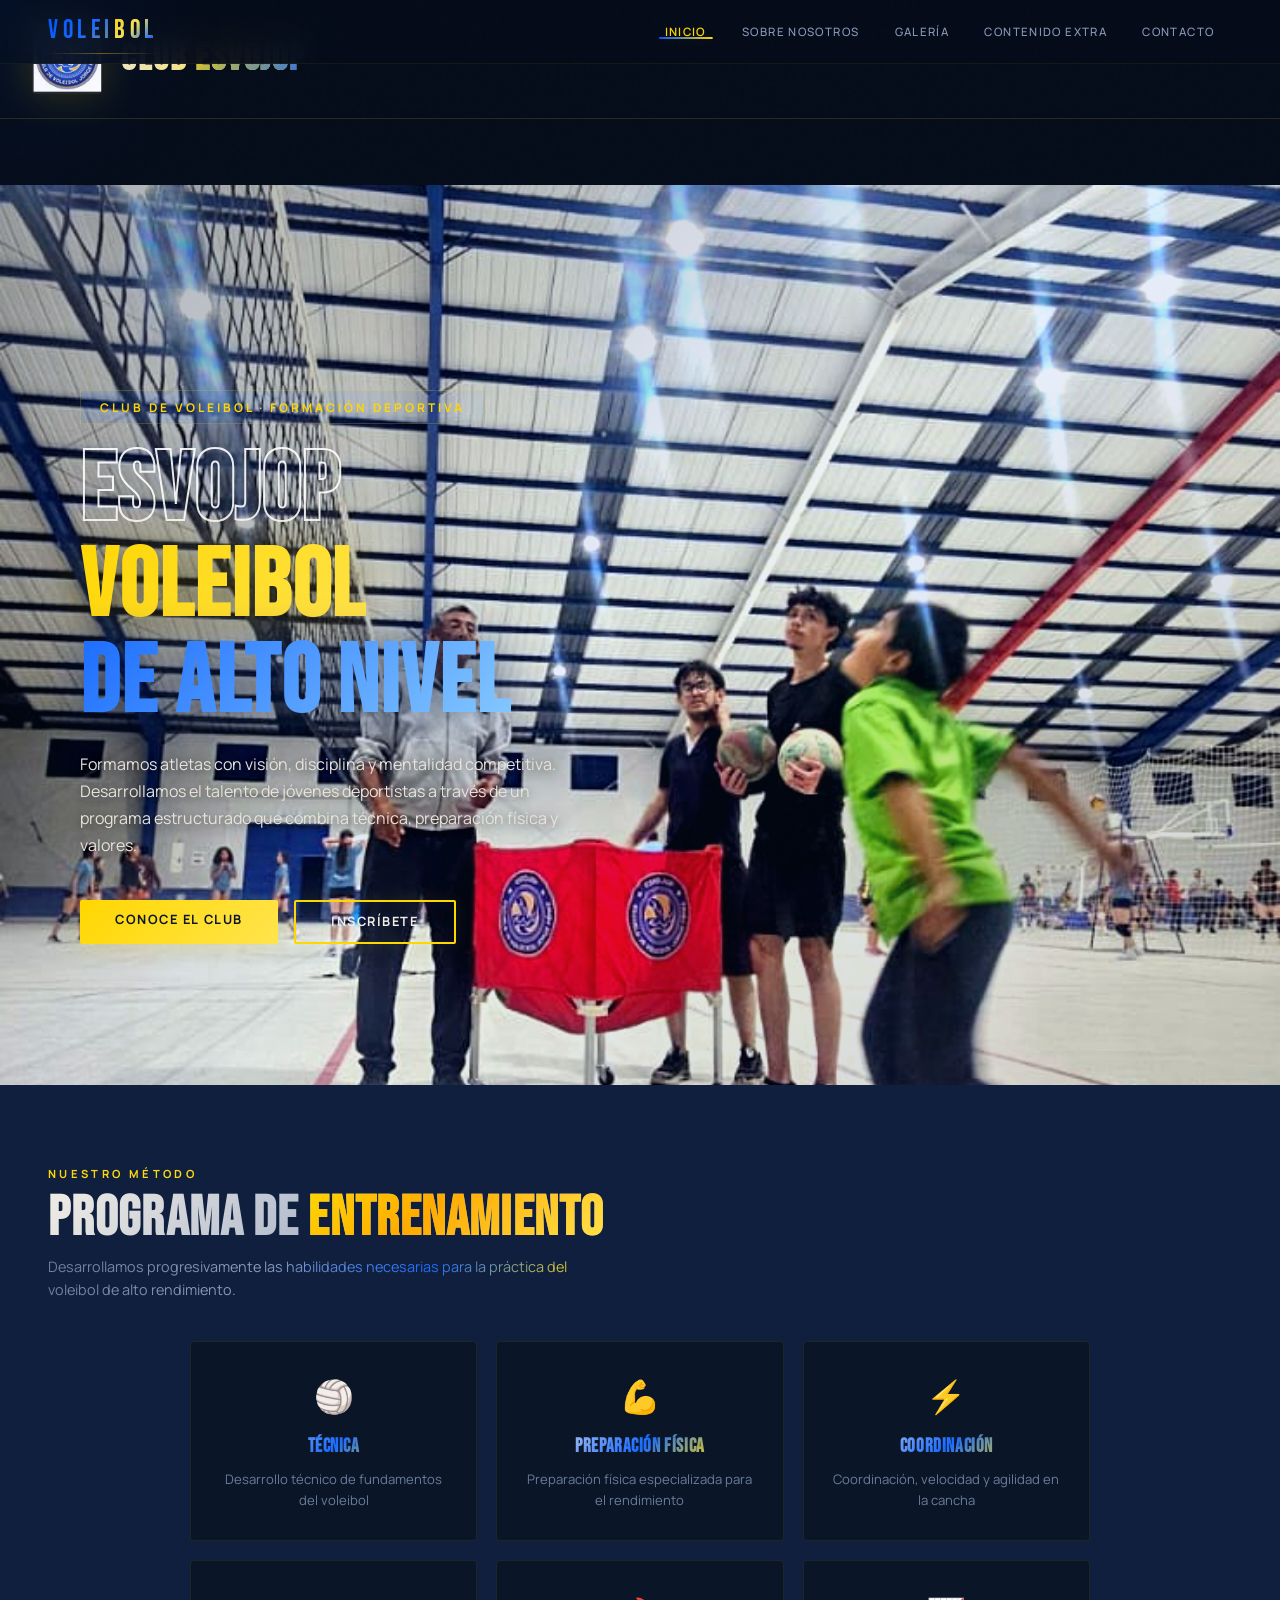
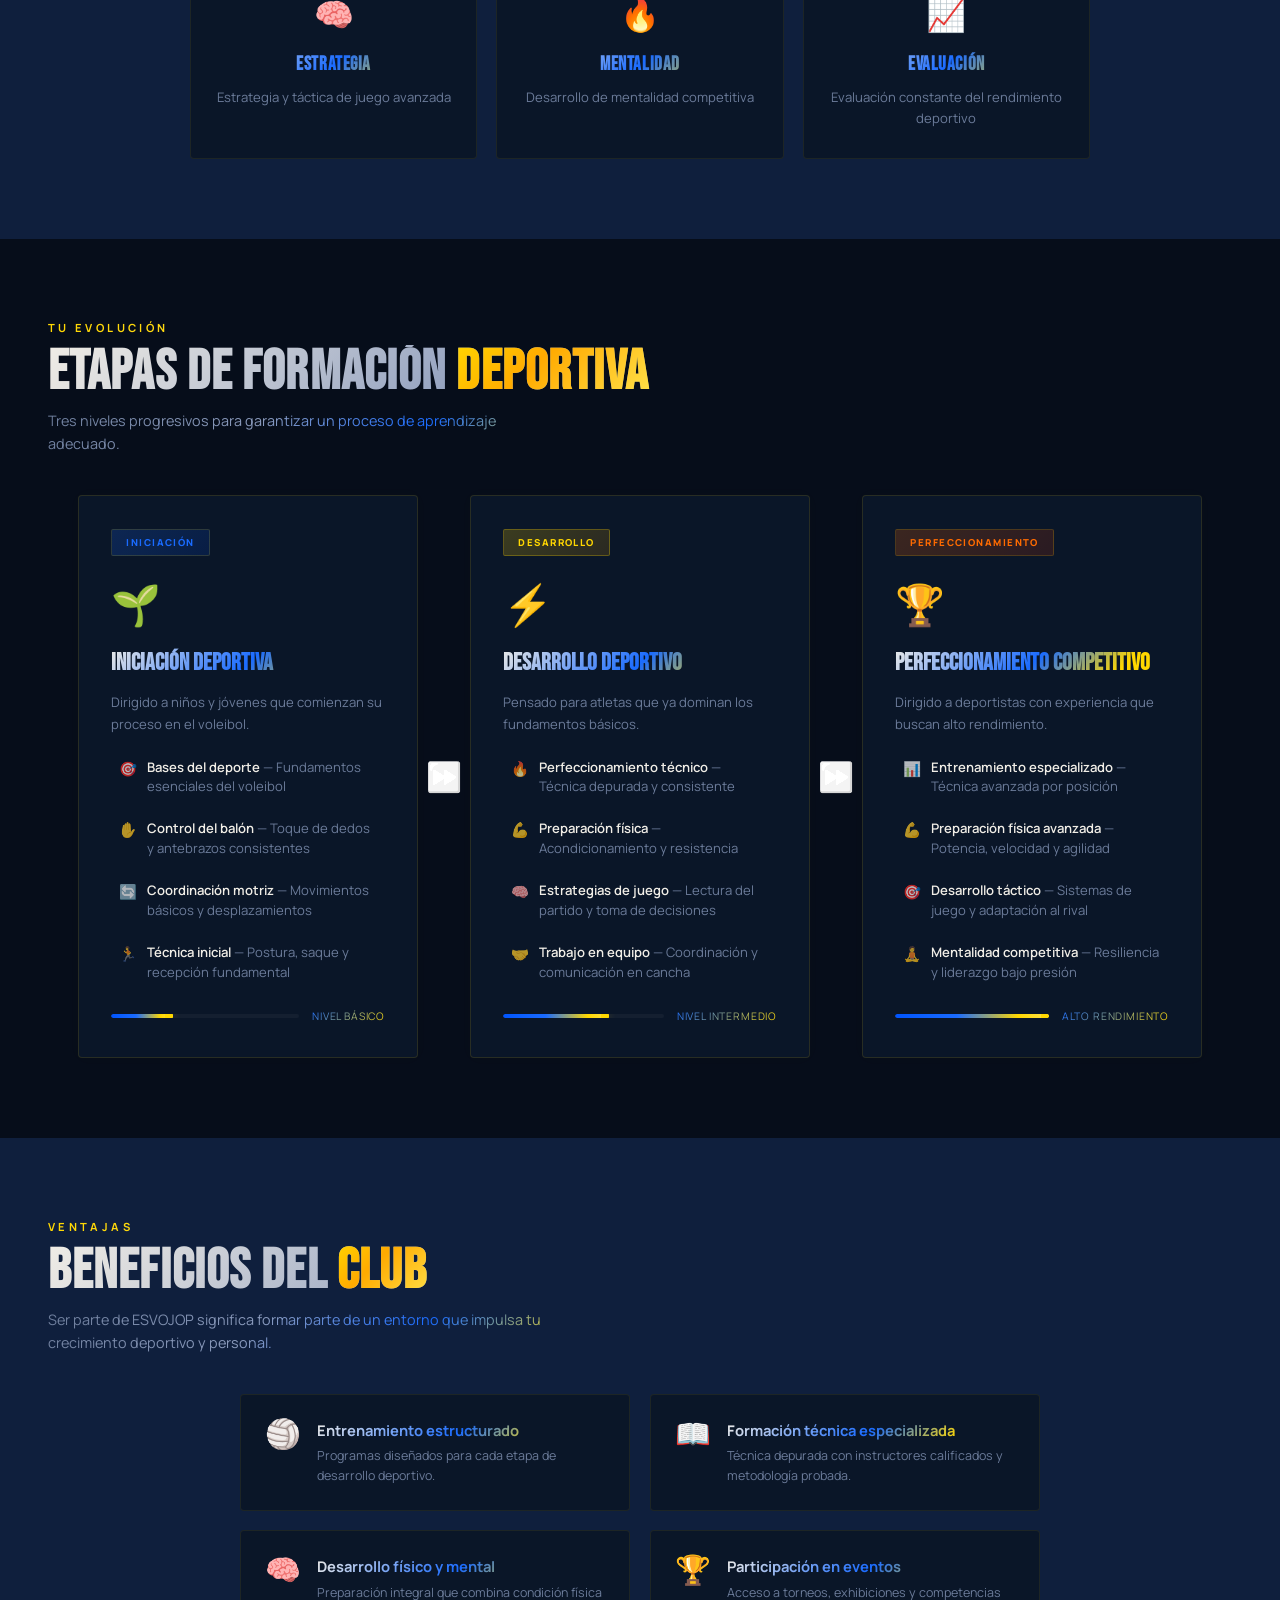
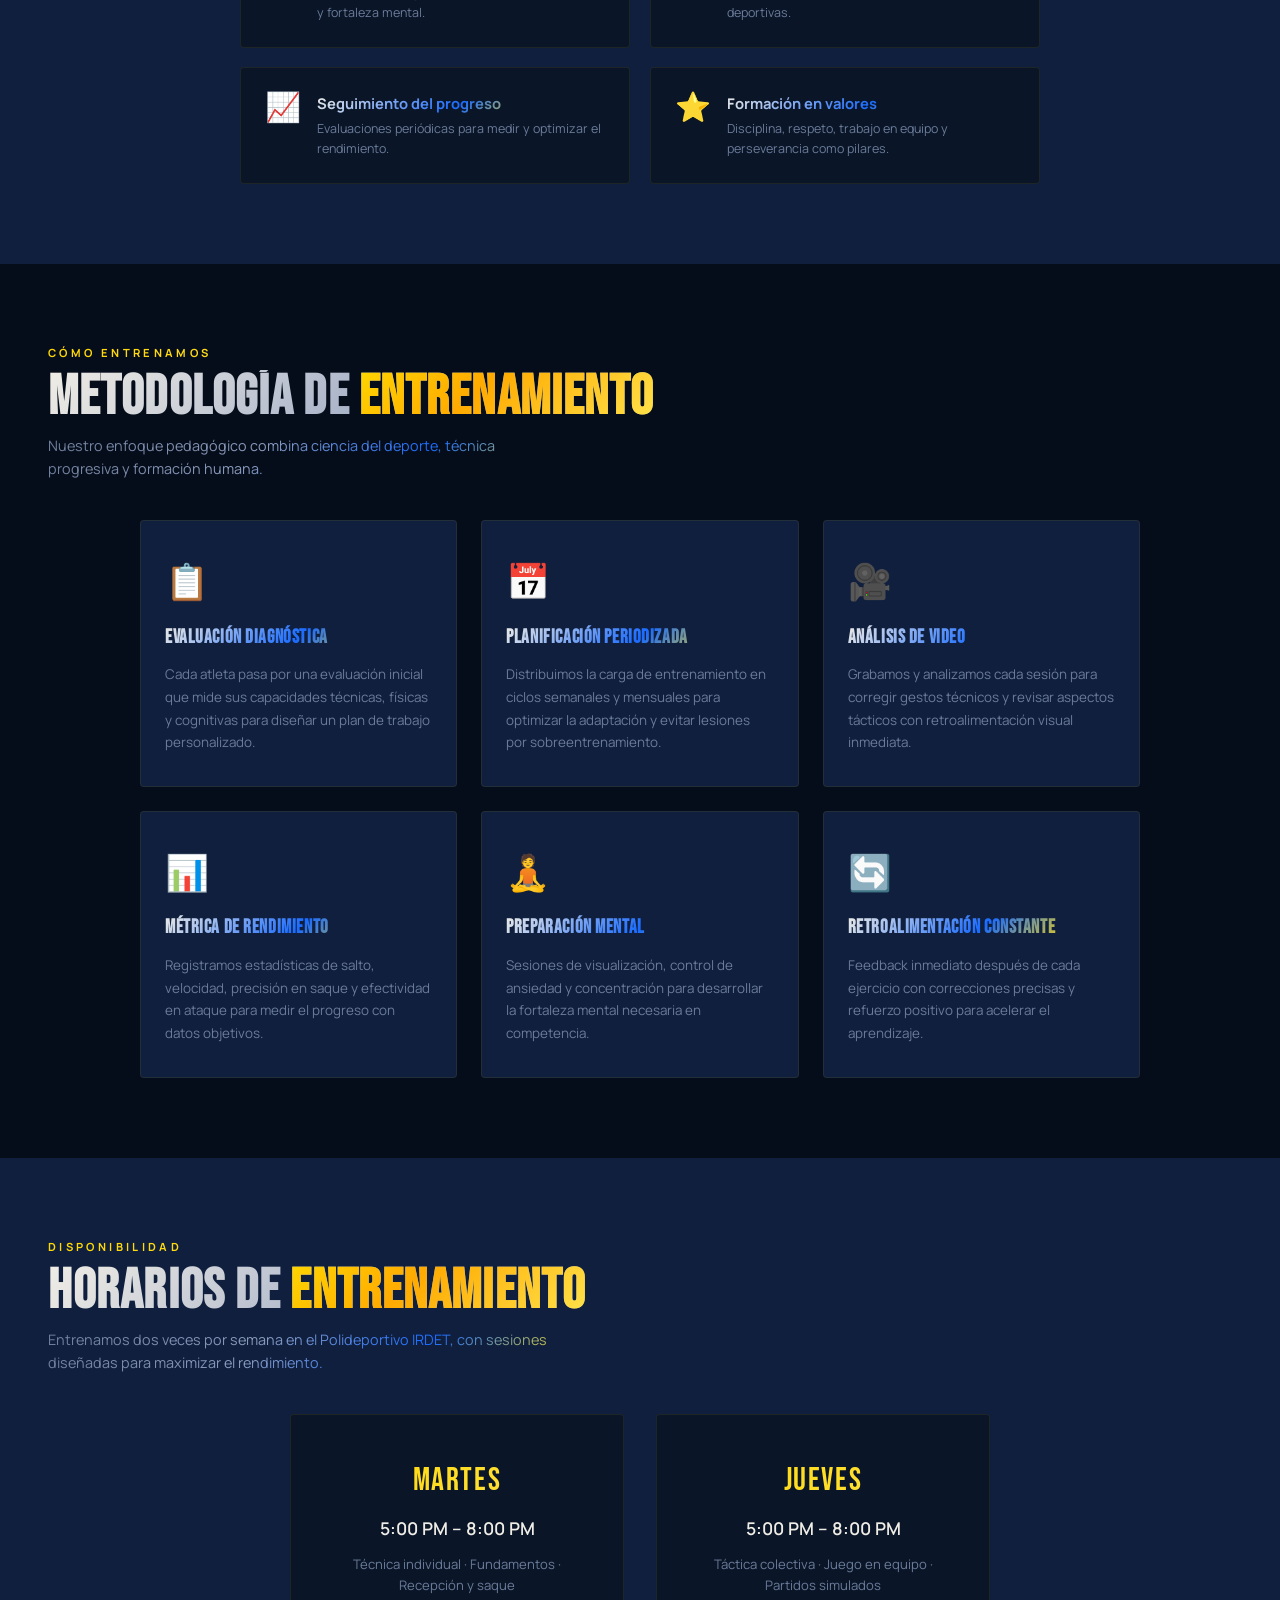
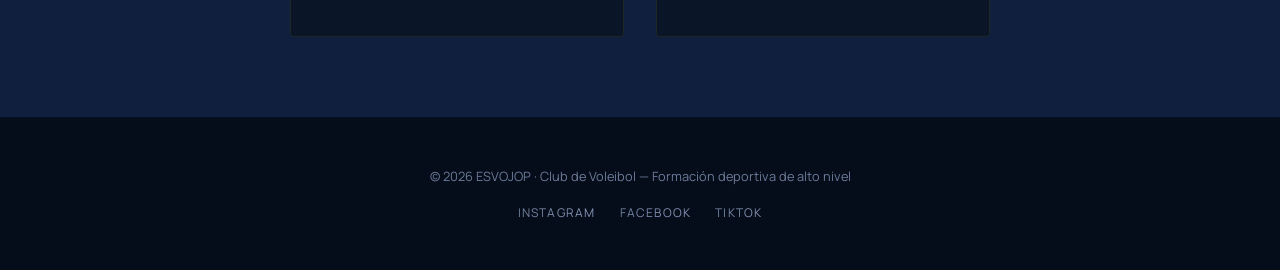
==== index.html @ 45d5e65a "Initial commit: sitio web ESVOJOP - Club de Voleibol" ====
<!DOCTYPE html>
<html lang="es">
<head>
  <meta charset="UTF-8">
  <meta name="viewport" content="width=device-width, initial-scale=1.0">
  <title>ESVOJOP · Club de Voleibol</title>
  <link rel="preconnect" href="https://fonts.googleapis.com">
  <link rel="preconnect" href="https://fonts.gstatic.com" crossorigin>
  <link href="https://fonts.googleapis.com/css2?family=Bebas+Neue&family=Manrope:wght@400;600;700&display=swap" rel="stylesheet">
  <link rel="stylesheet" href="css/style.css">
</head>
<body>

<div id="cursor"></div>

<div class="club-header reveal">
  <img src="img/fotos/logo/Captura%20de%20pantalla%202026-04-20%20130524.png" alt="ESVOJOP" class="club-logo">
  <h1 class="club-name">Club <span>ESVOJOP</span></h1>
</div>

<nav>
  <div class="logo">VOLEI<span>BOL</span></div>
  <button class="hamburger" aria-label="Menú">
    <span></span><span></span><span></span>
  </button>
  <ul class="nav-links">
    <li><a href="index.html" class="active">Inicio</a></li>
    <li><a href="sobre-nosotros.html">Sobre Nosotros</a></li>
    <li><a href="galeria.html">Galería</a></li>
    <li><a href="contenido-extra.html">Contenido Extra</a></li>
    <li><a href="contacto.html">Contacto</a></li>
  </ul>
</nav>

<main>
  <!-- Hero -->
  <section class="hero" id="inicio">
    <div class="hero-bg"></div>
    <div class="court-lines"></div>
    <div class="hero-content">
      <div class="hero-tag reveal"><span class="txt">Club de voleibol · Formación deportiva</span></div>
      <h1 class="reveal">
        <span class="outline">ESVOJOP</span><br>
        <span class="highlight">VOLEIBOL</span><br>
        <span class="blue-accent">DE ALTO NIVEL</span>
      </h1>
      <p class="reveal">Formamos atletas con visión, disciplina y mentalidad competitiva. Desarrollamos el talento de jóvenes deportistas a través de un programa estructurado que combina técnica, preparación física y valores.</p>
      <div class="hero-actions reveal">
        <a href="sobre-nosotros.html" class="btn btn-secondary">Conoce el Club</a>
        <a href="contacto.html" class="btn btn-outline">Inscríbete</a>
      </div>
    </div>
  </section>

  <!-- Programa de entrenamiento -->
  <section class="surface-section" id="programa">
    <div class="container">
      <div class="section-label reveal">Nuestro método</div>
      <h2 class="section-title reveal">Programa de <span>entrenamiento</span></h2>
      <p class="levels-desc reveal">Desarrollamos progresivamente las habilidades necesarias para la práctica del voleibol de alto rendimiento.</p>
      <div class="prog-grid reveal">
        <div class="prog-item"><div class="p-icon">🏐</div><h4>Técnica</h4><p>Desarrollo técnico de fundamentos del voleibol</p></div>
        <div class="prog-item"><div class="p-icon">💪</div><h4>Preparación física</h4><p>Preparación física especializada para el rendimiento</p></div>
        <div class="prog-item"><div class="p-icon">⚡</div><h4>Coordinación</h4><p>Coordinación, velocidad y agilidad en la cancha</p></div>
        <div class="prog-item"><div class="p-icon">🧠</div><h4>Estrategia</h4><p>Estrategia y táctica de juego avanzada</p></div>
        <div class="prog-item"><div class="p-icon">🔥</div><h4>Mentalidad</h4><p>Desarrollo de mentalidad competitiva</p></div>
        <div class="prog-item"><div class="p-icon">📈</div><h4>Evaluación</h4><p>Evaluación constante del rendimiento deportivo</p></div>
      </div>
    </div>
  </section>

  <!-- Etapas -->
  <section id="etapas">
    <div class="container">
      <div class="section-label reveal">Tu evolución</div>
      <h2 class="section-title reveal">Etapas de formación <span>deportiva</span></h2>
      <p class="levels-desc reveal">Tres niveles progresivos para garantizar un proceso de aprendizaje adecuado.</p>
      <div class="levels-grid">
        <div class="level-card reveal">
          <div class="level-badge level-inicial">Iniciación</div>
          <div class="level-icon">🌱</div>
          <h3>Iniciación deportiva</h3>
          <p style="font-size:0.82rem;color:var(--gray);margin-bottom:1rem;line-height:1.7;">Dirigido a niños y jóvenes que comienzan su proceso en el voleibol.</p>
          <ul>
            <li><span class="skill-icon">🎯</span><span><strong>Bases del deporte</strong> — Fundamentos esenciales del voleibol</span></li>
            <li><span class="skill-icon">✋</span><span><strong>Control del balón</strong> — Toque de dedos y antebrazos consistentes</span></li>
            <li><span class="skill-icon">🔄</span><span><strong>Coordinación motriz</strong> — Movimientos básicos y desplazamientos</span></li>
            <li><span class="skill-icon">🏃</span><span><strong>Técnica inicial</strong> — Postura, saque y recepción fundamental</span></li>
          </ul>
          <div class="level-progress">
            <div class="progress-track"><div class="progress-bar" style="width:33%"></div></div>
            <span class="progress-label">Nivel básico</span>
          </div>
        </div>

        <div class="level-arrow reveal">⏩</div>

        <div class="level-card reveal">
          <div class="level-badge level-avanzado">Desarrollo</div>
          <div class="level-icon">⚡</div>
          <h3>Desarrollo deportivo</h3>
          <p style="font-size:0.82rem;color:var(--gray);margin-bottom:1rem;line-height:1.7;">Pensado para atletas que ya dominan los fundamentos básicos.</p>
          <ul>
            <li><span class="skill-icon">🔥</span><span><strong>Perfeccionamiento técnico</strong> — Técnica depurada y consistente</span></li>
            <li><span class="skill-icon">💪</span><span><strong>Preparación física</strong> — Acondicionamiento y resistencia</span></li>
            <li><span class="skill-icon">🧠</span><span><strong>Estrategias de juego</strong> — Lectura del partido y toma de decisiones</span></li>
            <li><span class="skill-icon">🤝</span><span><strong>Trabajo en equipo</strong> — Coordinación y comunicación en cancha</span></li>
          </ul>
          <div class="level-progress">
            <div class="progress-track"><div class="progress-bar" style="width:66%"></div></div>
            <span class="progress-label">Nivel intermedio</span>
          </div>
        </div>

        <div class="level-arrow reveal">⏩</div>

        <div class="level-card reveal">
          <div class="level-badge level-profesional">Perfeccionamiento</div>
          <div class="level-icon">🏆</div>
          <h3>Perfeccionamiento competitivo</h3>
          <p style="font-size:0.82rem;color:var(--gray);margin-bottom:1rem;line-height:1.7;">Dirigido a deportistas con experiencia que buscan alto rendimiento.</p>
          <ul>
            <li><span class="skill-icon">📊</span><span><strong>Entrenamiento especializado</strong> — Técnica avanzada por posición</span></li>
            <li><span class="skill-icon">💪</span><span><strong>Preparación física avanzada</strong> — Potencia, velocidad y agilidad</span></li>
            <li><span class="skill-icon">🎯</span><span><strong>Desarrollo táctico</strong> — Sistemas de juego y adaptación al rival</span></li>
            <li><span class="skill-icon">🧘</span><span><strong>Mentalidad competitiva</strong> — Resiliencia y liderazgo bajo presión</span></li>
          </ul>
          <div class="level-progress">
            <div class="progress-track"><div class="progress-bar" style="width:100%"></div></div>
            <span class="progress-label">Alto rendimiento</span>
          </div>
        </div>
      </div>
    </div>
  </section>

  <!-- Beneficios -->
  <section class="surface-section" id="beneficios">
    <div class="container">
      <div class="section-label reveal">Ventajas</div>
      <h2 class="section-title reveal">Beneficios del <span>club</span></h2>
      <p class="levels-desc reveal">Ser parte de ESVOJOP significa formar parte de un entorno que impulsa tu crecimiento deportivo y personal.</p>
      <div class="bene-grid reveal">
        <div class="bene-item"><div class="b-icon">🏐</div><div><h4>Entrenamiento estructurado</h4><p>Programas diseñados para cada etapa de desarrollo deportivo.</p></div></div>
        <div class="bene-item"><div class="b-icon">📖</div><div><h4>Formación técnica especializada</h4><p>Técnica depurada con instructores calificados y metodología probada.</p></div></div>
        <div class="bene-item"><div class="b-icon">🧠</div><div><h4>Desarrollo físico y mental</h4><p>Preparación integral que combina condición física y fortaleza mental.</p></div></div>
        <div class="bene-item"><div class="b-icon">🏆</div><div><h4>Participación en eventos</h4><p>Acceso a torneos, exhibiciones y competencias deportivas.</p></div></div>
        <div class="bene-item"><div class="b-icon">📈</div><div><h4>Seguimiento del progreso</h4><p>Evaluaciones periódicas para medir y optimizar el rendimiento.</p></div></div>
        <div class="bene-item"><div class="b-icon">⭐</div><div><h4>Formación en valores</h4><p>Disciplina, respeto, trabajo en equipo y perseverancia como pilares.</p></div></div>
      </div>
    </div>
  </section>

  <!-- Metodología -->
  <section id="metodologia">
    <div class="container">
      <div class="section-label reveal">Cómo entrenamos</div>
      <h2 class="section-title reveal">Metodología de <span>entrenamiento</span></h2>
      <p class="levels-desc reveal">Nuestro enfoque pedagógico combina ciencia del deporte, técnica progresiva y formación humana.</p>
      <div class="met-grid">
        <div class="met-item reveal">
          <div class="met-icon">📋</div>
          <h4>Evaluación diagnóstica</h4>
          <p>Cada atleta pasa por una evaluación inicial que mide sus capacidades técnicas, físicas y cognitivas para diseñar un plan de trabajo personalizado.</p>
        </div>
        <div class="met-item reveal">
          <div class="met-icon">📅</div>
          <h4>Planificación periodizada</h4>
          <p>Distribuimos la carga de entrenamiento en ciclos semanales y mensuales para optimizar la adaptación y evitar lesiones por sobreentrenamiento.</p>
        </div>
        <div class="met-item reveal">
          <div class="met-icon">🎥</div>
          <h4>Análisis de video</h4>
          <p>Grabamos y analizamos cada sesión para corregir gestos técnicos y revisar aspectos tácticos con retroalimentación visual inmediata.</p>
        </div>
        <div class="met-item reveal">
          <div class="met-icon">📊</div>
          <h4>Métrica de rendimiento</h4>
          <p>Registramos estadísticas de salto, velocidad, precisión en saque y efectividad en ataque para medir el progreso con datos objetivos.</p>
        </div>
        <div class="met-item reveal">
          <div class="met-icon">🧘</div>
          <h4>Preparación mental</h4>
          <p>Sesiones de visualización, control de ansiedad y concentración para desarrollar la fortaleza mental necesaria en competencia.</p>
        </div>
        <div class="met-item reveal">
          <div class="met-icon">🔄</div>
          <h4>Retroalimentación constante</h4>
          <p>Feedback inmediato después de cada ejercicio con correcciones precisas y refuerzo positivo para acelerar el aprendizaje.</p>
        </div>
      </div>
    </div>
  </section>

  <!-- Horarios -->
  <section class="surface-section" id="horarios">
    <div class="container">
      <div class="section-label reveal">Disponibilidad</div>
      <h2 class="section-title reveal">Horarios de <span>entrenamiento</span></h2>
      <p class="levels-desc reveal">Entrenamos dos veces por semana en el Polideportivo IRDET, con sesiones diseñadas para maximizar el rendimiento.</p>
      <div class="schedule-grid">
        <div class="schedule-card reveal">
          <div class="sc-day">Martes</div>
          <div class="sc-time">5:00 PM – 8:00 PM</div>
          <div class="sc-focus">Técnica individual · Fundamentos · Recepción y saque</div>
        </div>
        <div class="schedule-card reveal">
          <div class="sc-day">Jueves</div>
          <div class="sc-time">5:00 PM – 8:00 PM</div>
          <div class="sc-focus">Táctica colectiva · Juego en equipo · Partidos simulados</div>
        </div>
      </div>
    </div>
  </section>

</main>

<footer>
  <p>© 2026 ESVOJOP · Club de Voleibol &mdash; Formación deportiva de alto nivel</p>
  <div class="social">
    <a href="#">Instagram</a>
    <a href="#">Facebook</a>
    <a href="#">TikTok</a>
  </div>
</footer>

<script src="js/main.js"></script>
</body>
</html>
---- css/style.css ----
/* ═══════════════════════════════════════════
   VOLEIBOL · PASIÓN EN LA RED
   Style - Blue & Yellow
   ═══════════════════════════════════════════ */

/* ── Reset & Variables ── */
*, *::before, *::after { margin: 0; padding: 0; box-sizing: border-box; }

:root {
  --bg: #060d1a;
  --bg-alt: #0a1628;
  --surface: #0f1f3d;
  --surface-2: #142952;
  --blue: #0055ff;
  --blue-dark: #0033aa;
  --blue-glow: rgba(0, 85, 255, 0.15);
  --blue-bright: #1a6bff;
  --yellow: #ffd700;
  --yellow-bright: #ffe44d;
  --yellow-glow: rgba(255, 215, 0, 0.2);
  --white: #f0ede6;
  --gray: #6b7b99;
  --gray-light: #8a9abc;
  --font-display: 'Bebas Neue', sans-serif;
  --font-body: 'Manrope', sans-serif;
  --radius: 4px;
  --transition: 0.3s ease;
}

html { scroll-behavior: smooth; }

img { max-width: 100%; height: auto; display: block; }

body {
  font-family: var(--font-body);
  background: var(--bg);
  color: var(--white);
  overflow-x: hidden;
  line-height: 1.6;
  min-height: 100vh;
  display: flex;
  flex-direction: column;
}

/* ── Text Blend Utilities ── */
.txt-gradient-blue-yellow {
  background: linear-gradient(135deg, var(--blue-bright), #3a8bff 30%, var(--yellow) 70%, var(--yellow-bright));
  -webkit-background-clip: text;
  -webkit-text-fill-color: transparent;
  background-clip: text;
}

.txt-gradient-yellow-blue {
  background: linear-gradient(135deg, var(--yellow), var(--yellow-bright) 30%, var(--blue-bright) 70%, var(--blue));
  -webkit-background-clip: text;
  -webkit-text-fill-color: transparent;
  background-clip: text;
}

.txt-gradient-blue {
  background: linear-gradient(135deg, var(--blue), var(--blue-bright));
  -webkit-background-clip: text;
  -webkit-text-fill-color: transparent;
  background-clip: text;
}

.txt-gradient-yellow {
  background: linear-gradient(135deg, var(--yellow), var(--yellow-bright));
  -webkit-background-clip: text;
  -webkit-text-fill-color: transparent;
  background-clip: text;
}

.txt-glow-yellow {
  text-shadow: 0 0 20px rgba(255, 215, 0, 0.15), 0 0 40px rgba(255, 215, 0, 0.05);
}

.txt-glow-blue {
  text-shadow: 0 0 20px rgba(0, 85, 255, 0.15), 0 0 40px rgba(0, 85, 255, 0.05);
}

.txt-blend {
  mix-blend-mode: difference;
}

::selection {
  background: var(--yellow);
  color: var(--bg);
}

/* ── Grain Texture ── */
body::before {
  content: '';
  position: fixed; inset: 0; z-index: 999;
  pointer-events: none;
  opacity: 0.025;
  background-image: url("data:image/svg+xml,%3Csvg viewBox='0 0 256 256' xmlns='http://www.w3.org/2000/svg'%3E%3Cfilter id='n'%3E%3CfeTurbulence type='fractalNoise' baseFrequency='.8' numOctaves='5' stitchTiles='stitch'/%3E%3C/filter%3E%3Crect width='100%25' height='100%25' filter='url(%23n)' opacity='.5'/%3E%3C/svg%3E");
}

/* ── Cursor Glow ── */
#cursor {
  position: fixed; pointer-events: none; z-index: 998;
  width: 500px; height: 500px; border-radius: 50%;
  background: radial-gradient(circle, rgba(0, 85, 255, 0.06) 0%, transparent 65%);
  transform: translate(-50%, -50%);
  transition: left 0.08s ease, top 0.08s ease;
}

@media (max-width: 768px) {
  #cursor { display: none; }
}

/* ── Navigation ── */
nav {
  position: fixed; top: 0; left: 0; right: 0; z-index: 100;
  padding: 0 3rem;
  display: flex; justify-content: space-between; align-items: center;
  background: rgba(6, 13, 26, 0.92);
  backdrop-filter: blur(16px);
  border-bottom: 1px solid rgba(255, 215, 0, 0.06);
  height: 64px;
}

nav .logo {
  font-family: var(--font-display);
  font-size: 1.6rem; letter-spacing: 0.18em;
  background: linear-gradient(135deg, var(--blue), var(--blue-bright) 25%, var(--yellow) 65%, var(--yellow-bright));
  background-size: 150% 150%;
  -webkit-background-clip: text;
  -webkit-text-fill-color: transparent;
  background-clip: text;
  animation: logoShimmer 4s ease-in-out infinite;
  position: relative;
}

nav .logo::after {
  content: '';
  position: absolute; bottom: -2px; left: 0; right: 0;
  height: 1px;
  background: linear-gradient(90deg, transparent, var(--yellow), transparent);
  opacity: 0.4;
}

nav .logo span {
  background: linear-gradient(135deg, var(--yellow), var(--yellow-bright) 40%, var(--blue-bright) 80%);
  -webkit-background-clip: text;
  -webkit-text-fill-color: transparent;
  background-clip: text;
}

@keyframes logoShimmer {
  0%, 100% { background-position: 0% 50%; }
  50% { background-position: 100% 50%; }
}

nav .nav-links {
  display: flex; gap: 0; list-style: none; align-items: center;
  height: 100%;
}

nav .nav-links a {
  color: var(--gray-light); text-decoration: none; font-size: 0.72rem;
  font-weight: 500; letter-spacing: 0.12em; text-transform: uppercase;
  padding: 0 1.1rem; height: 64px; line-height: 64px;
  transition: all 0.25s ease; position: relative;
}

nav .nav-links a::before {
  content: '';
  position: absolute; bottom: 0; left: 50%; transform: translateX(-50%);
  width: 0; height: 2px;
  background: linear-gradient(90deg, var(--blue), var(--yellow));
  transition: width 0.3s ease;
  border-radius: 1px;
  box-shadow: 0 0 12px rgba(255, 215, 0, 0.1);
}

nav .nav-links a::after {
  content: '';
  position: absolute; inset: 0.5rem 0.5rem; border-radius: var(--radius);
  opacity: 0; transition: opacity 0.25s ease; z-index: -1;
}

nav .nav-links a:hover {
  color: var(--white);
}

nav .nav-links a:hover::before {
  width: 60%;
}

nav .nav-links a:hover::after {
  background: rgba(255, 255, 255, 0.03);
  opacity: 1;
}

nav .nav-links a.active {
  color: var(--yellow);
  font-weight: 600;
}

nav .nav-links a.active::before {
  width: 70%;
}

nav .nav-links a.active::after {
  background: rgba(255, 215, 0, 0.03);
  opacity: 1;
}

/* ── Hamburger ── */
.hamburger {
  display: none; flex-direction: column; gap: 5px;
  cursor: pointer; background: none; border: none; padding: 4px;
}

.hamburger span {
  display: block; width: 24px; height: 2px;
  background: var(--white); transition: all var(--transition);
  border-radius: 1px;
}

.hamburger.open span:nth-child(1) { transform: translateY(7px) rotate(45deg); background: var(--yellow); }
.hamburger.open span:nth-child(2) { opacity: 0; }
.hamburger.open span:nth-child(3) { transform: translateY(-7px) rotate(-45deg); background: var(--yellow); }

/* ── Main ── */
main { flex: 1; padding-top: 66px; }

/* ── Page Header ── */
.page-header {
  padding: 7rem 3rem 3rem; text-align: center;
  position: relative; overflow: hidden;
  background:
    radial-gradient(ellipse 100% 50% at 50% 0%, rgba(0, 85, 255, 0.08) 0%, transparent 70%),
    radial-gradient(ellipse 60% 80% at 20% 100%, rgba(255, 215, 0, 0.04) 0%, transparent 60%);
}

.page-header .bg-lines {
  position: absolute; inset: 0; overflow: hidden; z-index: 0;
}

.page-header .bg-lines::before {
  content: ''; position: absolute;
  top: 50%; left: 50%; width: 200%; height: 1px;
  background: repeating-linear-gradient(90deg, transparent, transparent 40px, rgba(255,215,0,0.03) 40px, rgba(255,215,0,0.03) 42px);
  transform: translate(-50%, -50%) rotate(-12deg);
}

.page-header .bg-lines::after {
  content: ''; position: absolute;
  top: 50%; left: 50%; height: 200%; width: 1px;
  background: repeating-linear-gradient(0deg, transparent, transparent 40px, rgba(255,215,0,0.03) 40px, rgba(255,215,0,0.03) 42px);
  transform: translate(-50%, -50%) rotate(-12deg);
}

.page-header > * { position: relative; z-index: 1; }

.page-header-overlay {
  position: absolute; inset: 0; z-index: 0;
  background: rgba(6, 13, 26, 0.35);
}

.page-tag {
  display: inline-block; font-size: 0.7rem; font-weight: 700; letter-spacing: 0.3em;
  text-transform: uppercase; margin-bottom: 0.75rem;
  padding: 0.35rem 1.1rem;
  background: linear-gradient(135deg, rgba(0,85,255,0.15), rgba(0,85,255,0.05));
  border: 1px solid rgba(255, 215, 0, 0.2);
  border-radius: 2px;
}

.page-tag .txt {
  background: linear-gradient(135deg, var(--yellow), var(--yellow-bright) 60%, var(--blue-bright));
  -webkit-background-clip: text;
  -webkit-text-fill-color: transparent;
  background-clip: text;
}

.page-title {
  font-family: var(--font-display);
  font-size: clamp(3rem, 6vw, 5.5rem);
  letter-spacing: 0.02em; line-height: 1;
  background: linear-gradient(135deg, var(--white), #c8d6e5 30%, var(--blue-bright) 60%, var(--yellow) 85%, var(--yellow-bright));
  -webkit-background-clip: text;
  -webkit-text-fill-color: transparent;
  background-clip: text;
  filter: drop-shadow(0 0 40px rgba(0, 85, 255, 0.06));
}

.page-title .blue-only {
  background: linear-gradient(135deg, var(--blue), var(--blue-bright));
  -webkit-background-clip: text;
  -webkit-text-fill-color: transparent;
  background-clip: text;
}

.page-title .yellow-only {
  background: linear-gradient(135deg, var(--yellow), var(--yellow-bright));
  -webkit-background-clip: text;
  -webkit-text-fill-color: transparent;
  background-clip: text;
}

.page-desc {
  max-width: 580px; margin: 1rem auto 0;
  font-size: 0.95rem;
  background: linear-gradient(135deg, var(--gray), var(--gray-light) 40%, var(--blue-bright) 70%, var(--yellow));
  -webkit-background-clip: text;
  -webkit-text-fill-color: transparent;
  background-clip: text;
}

/* ── Sections ── */
section { padding: 5rem 3rem; position: relative; }

.section-label {
  font-size: 0.7rem; font-weight: 700; letter-spacing: 0.3em; text-transform: uppercase;
  margin-bottom: 0.5rem;
  background: linear-gradient(135deg, var(--yellow), var(--yellow-bright) 50%, var(--blue-bright));
  -webkit-background-clip: text;
  -webkit-text-fill-color: transparent;
  background-clip: text;
}

.section-title {
  font-family: var(--font-display);
  font-size: clamp(2.2rem, 4.5vw, 3.5rem);
  letter-spacing: 0.02em; line-height: 1;
  margin-bottom: 1rem;
  background: linear-gradient(135deg, var(--white), var(--gray-light) 40%, var(--yellow) 70%, var(--yellow-bright));
  -webkit-background-clip: text;
  -webkit-text-fill-color: transparent;
  background-clip: text;
}

.section-title span {
  background: linear-gradient(135deg, var(--yellow), #ffaa00 40%, var(--yellow-bright));
  -webkit-background-clip: text;
  -webkit-text-fill-color: transparent;
  background-clip: text;
}

.container { max-width: 1200px; margin: 0 auto; }

.surface-section { background: var(--surface); }

/* ── Buttons ── */
.btn {
  display: inline-block; padding: 0.85rem 2.2rem; font-family: var(--font-body);
  font-weight: 700; font-size: 0.8rem; text-transform: uppercase; letter-spacing: 0.12em;
  text-decoration: none; border: none; cursor: pointer;
  transition: all var(--transition); border-radius: 2px;
  line-height: 1; position: relative; overflow: hidden;
}

.btn-primary {
  background: linear-gradient(135deg, var(--blue), var(--blue-bright));
  color: #fff;
  box-shadow: 0 4px 20px rgba(0, 85, 255, 0.25);
}

.btn-primary:hover {
  transform: translateY(-3px);
  box-shadow: 0 8px 35px rgba(0, 85, 255, 0.4);
}

.btn-secondary {
  background: linear-gradient(135deg, var(--yellow), var(--yellow-bright));
  color: #0a1628;
  box-shadow: 0 4px 20px rgba(255, 215, 0, 0.2);
}

.btn-secondary:hover {
  transform: translateY(-3px);
  box-shadow: 0 8px 35px rgba(255, 215, 0, 0.35);
}

.btn-outline {
  background: transparent; color: var(--white);
  border: 2px solid var(--yellow);
  position: relative;
  box-shadow: 0 0 20px rgba(255,215,0,0.08), inset 0 0 20px rgba(255,215,0,0.03);
}

.btn-outline:hover {
  border-color: var(--yellow-bright);
  transform: translateY(-3px);
  background: linear-gradient(135deg, rgba(0,85,255,0.1), rgba(255,215,0,0.05));
  color: var(--yellow-bright);
  -webkit-text-fill-color: var(--yellow-bright);
  box-shadow: 0 8px 35px rgba(255,215,0,0.25), 0 0 40px rgba(255,215,0,0.1);
}

.btn-sm { padding: 0.6rem 1.5rem; font-size: 0.7rem; }

/* ── Cards ── */
.card {
  background: var(--surface); border-radius: var(--radius);
  border: 1px solid rgba(255, 215, 0, 0.08);
  transition: all 0.4s;
  overflow: hidden;
}

.card:hover {
  transform: translateY(-5px);
  border-color: var(--yellow);
  box-shadow: 0 15px 45px rgba(0, 0, 0, 0.4), 0 0 20px rgba(255, 215, 0, 0.05);
}

/* ── Grid Helpers ── */
.grid-2 { display: grid; grid-template-columns: repeat(auto-fit, minmax(300px, 1fr)); gap: 2rem; }
.grid-3 { display: grid; grid-template-columns: repeat(auto-fit, minmax(260px, 1fr)); gap: 2rem; }
.grid-4 { display: grid; grid-template-columns: repeat(auto-fit, minmax(220px, 1fr)); gap: 2rem; }

/* ═══════════════════════════════════════════
   HERO
   ═══════════════════════════════════════════ */
.hero {
  min-height: 100vh; display: flex; align-items: center; position: relative;
  padding: 8rem 3rem 4rem; overflow: hidden;
}

.hero-bg {
  position: absolute; inset: 0; z-index: 0;
  background:
    radial-gradient(ellipse 80% 60% at 70% 40%, rgba(0, 85, 255, 0.12) 0%, transparent 70%),
    radial-gradient(ellipse 50% 70% at 20% 80%, rgba(255, 215, 0, 0.06) 0%, transparent 60%),
    radial-gradient(ellipse 60% 60% at 90% 80%, rgba(0, 85, 255, 0.05) 0%, transparent 50%);
}

.hero .court-lines {
  position: absolute; inset: 0; z-index: 0; overflow: hidden;
}

.hero .court-lines::before {
  content: ''; position: absolute;
  top: 50%; left: 50%; width: 200%; height: 2px;
  background: repeating-linear-gradient(90deg, transparent, transparent 50px, rgba(255,215,0,0.03) 50px, rgba(255,215,0,0.03) 52px);
  transform: translate(-50%, -50%) rotate(-18deg);
}

.hero .court-lines::after {
  content: ''; position: absolute;
  top: 50%; left: 50%; height: 200%; width: 2px;
  background: repeating-linear-gradient(0deg, transparent, transparent 50px, rgba(255,215,0,0.03) 50px, rgba(255,215,0,0.03) 52px);
  transform: translate(-50%, -50%) rotate(-18deg);
}

.hero-content {
  position: relative; z-index: 1; max-width: 750px;
  width: 100%; text-align: left;
  margin-left: 0; margin-right: auto; padding-left: 2rem;
}

.hero-content h1,
.hero-content p { text-align: left; margin-left: 0; }

.hero-tag {
  display: inline-block; font-size: 0.75rem; font-weight: 700; letter-spacing: 0.25em;
  text-transform: uppercase; margin-bottom: 1.2rem;
  padding: 0.4rem 1.2rem;
  background: linear-gradient(135deg, rgba(0,85,255,0.12), rgba(0,85,255,0.04));
  border: 1px solid rgba(255, 215, 0, 0.2);
}

.hero-tag .txt {
  color: var(--yellow);
  background: none;
  -webkit-text-fill-color: var(--yellow);
}

.hero h1 {
  font-family: var(--font-display);
  font-size: clamp(3rem, 10vw, 6rem);
  line-height: 1; letter-spacing: 0.02em;
}

@keyframes shimmerText {
  0%, 100% { background-position: 0% 50%; }
  50% { background-position: 100% 50%; }
}

.hero h1 .outline {
  color: var(--white);
  -webkit-text-fill-color: transparent;
  -webkit-text-stroke: 2px rgba(255, 255, 255, 0.9);
  text-stroke: 2px rgba(255, 255, 255, 0.9);
  filter: drop-shadow(0 4px 20px rgba(0,0,0,0.5)) drop-shadow(0 0 30px rgba(0, 85, 255, 0.2));
}

.hero h1 .highlight {
  color: var(--yellow);
  background: linear-gradient(135deg, var(--yellow), var(--yellow-bright));
  -webkit-background-clip: text;
  -webkit-text-fill-color: transparent;
  background-clip: text;
  filter: drop-shadow(0 4px 20px rgba(0,0,0,0.5)) drop-shadow(0 0 30px rgba(255, 215, 0, 0.25));
}

.hero h1 .blue-accent {
  color: var(--blue-bright);
  background: linear-gradient(135deg, var(--blue-bright), #88ccff);
  -webkit-background-clip: text;
  -webkit-text-fill-color: transparent;
  background-clip: text;
  filter: drop-shadow(0 4px 20px rgba(0,0,0,0.5)) drop-shadow(0 0 20px rgba(0, 85, 255, 0.2));
}

.hero p {
  font-size: 1rem; color: #e8e4db;
  -webkit-text-fill-color: #e8e4db;
  background: none;
  max-width: 520px; margin: 1.2rem 0 2.5rem;
  line-height: 1.7;
  text-shadow: 0 2px 12px rgba(0,0,0,0.7);
}

.hero-actions { display: flex; gap: 1rem; flex-wrap: wrap; justify-content: flex-start; }

.hero::before {
  content: ''; position: absolute; inset: 0; z-index: 0;
  background: url('../img/fotos/imagines/WhatsApp%20Image%202026-04-10%20at%206.04.26%20PM%20(2).jpeg') center/cover no-repeat;
  filter: contrast(1.2) saturate(1.15) brightness(1.08);
}
.hero::after {
  content: ''; position: absolute; inset: 0; z-index: 1;
  background: linear-gradient(135deg, rgba(6,13,26,0.35), rgba(0,85,255,0.08) 50%, rgba(6,13,26,0.2));
}
.hero > * { position: relative; z-index: 2; }

/* ═══════════════════════════════════════════
   POSITIONS
   ═══════════════════════════════════════════ */
.pos-card { padding: 2.5rem 2rem; position: relative; }

.pos-card .num {
  font-family: var(--font-display); font-size: 4.5rem; line-height: 1;
  color: rgba(0, 85, 255, 0.08); position: absolute; top: 0.3rem; right: 1rem;
}

.pos-card h3 {
  font-family: var(--font-display); font-size: 1.6rem; letter-spacing: 0.03em;
  margin-bottom: 0.75rem;
  background: linear-gradient(135deg, var(--white), var(--blue-bright) 50%, var(--yellow) 85%);
  -webkit-background-clip: text;
  -webkit-text-fill-color: transparent;
  background-clip: text;
  transition: all var(--transition);
}

.pos-card:hover h3 {
  background: linear-gradient(135deg, var(--yellow), var(--yellow-bright) 40%, var(--blue-bright) 80%);
  -webkit-background-clip: text;
  -webkit-text-fill-color: transparent;
  background-clip: text;
}

.pos-card p { font-size: 0.9rem; color: var(--gray); line-height: 1.7; transition: color var(--transition); }
.pos-card:hover p { color: var(--gray-light); }

.pos-card .icon {
  font-size: 2.2rem; margin-bottom: 1rem; display: block;
  transition: transform var(--transition);
}

.pos-card:hover .icon { transform: scale(1.15); }

/* ═══════════════════════════════════════════
   LEVELS (Niveles de Juego)
   ═══════════════════════════════════════════ */
.levels-desc {
  max-width: 520px; margin: -0.5rem 0 2.5rem; font-size: 0.9rem;
  background: linear-gradient(135deg, var(--gray), var(--gray-light) 40%, var(--blue-bright) 70%, var(--yellow));
  -webkit-background-clip: text;
  -webkit-text-fill-color: transparent;
  background-clip: text;
}

.levels-grid {
  display: flex; align-items: center; gap: 0.5rem;
  justify-content: center; flex-wrap: wrap;
}

.level-card {
  background: var(--bg-alt); padding: 2rem; border-radius: var(--radius);
  border: 1px solid rgba(255, 215, 0, 0.12);
  flex: 1; min-width: 260px; max-width: 340px;
  transition: all 0.4s; position: relative;
  box-shadow: 0 0 15px rgba(255, 215, 0, 0.02);
}

.level-card:hover {
  transform: translateY(-6px);
  border-color: var(--yellow);
  box-shadow: 0 15px 45px rgba(0, 0, 0, 0.3), 0 0 20px rgba(255, 215, 0, 0.06);
}

.level-badge {
  display: inline-block; font-size: 0.6rem; font-weight: 800;
  letter-spacing: 0.15em; text-transform: uppercase;
  padding: 0.3rem 0.9rem; border-radius: 2px; margin-bottom: 1rem;
}

.level-inicial {
  background: linear-gradient(135deg, #1a6bff33, #0055ff22);
  border: 1px solid rgba(255, 215, 0, 0.15);
  color: var(--blue-bright);
}

.level-avanzado {
  background: linear-gradient(135deg, #ffd70033, #ffaa0022);
  border: 1px solid rgba(255, 215, 0, 0.25);
  color: var(--yellow);
}

.level-profesional {
  background: linear-gradient(135deg, #ff6b0033, #ff3d0022);
  border: 1px solid rgba(255, 215, 0, 0.15);
  color: #ff6b00;
}

.level-icon { font-size: 2.5rem; margin-bottom: 0.5rem; }

.level-card h3 {
  font-family: var(--font-display); font-size: 1.5rem; margin-bottom: 0.5rem;
  background: linear-gradient(135deg, var(--white), var(--blue-bright) 50%, var(--yellow) 80%);
  -webkit-background-clip: text;
  -webkit-text-fill-color: transparent;
  background-clip: text;
}

/* Skill list */
.level-card ul { list-style: none; display: flex; flex-direction: column; gap: 0.6rem; }

.level-card ul li {
  font-size: 0.82rem; color: var(--gray); line-height: 1.5;
  display: flex; gap: 0.6rem; align-items: flex-start;
  padding: 0.4rem 0.5rem; border-radius: var(--radius);
  transition: background var(--transition);
}

.level-card ul li:hover {
  background: rgba(0, 85, 255, 0.04);
}

.level-card ul li .skill-icon {
  flex-shrink: 0; font-size: 0.9rem; line-height: 1.5;
  opacity: 0.7; transition: opacity var(--transition);
}

.level-card ul li:hover .skill-icon { opacity: 1; }

.level-card ul li strong {
  color: var(--white); font-weight: 600;
}

.level-progress {
  margin-top: 1.2rem; display: flex; align-items: center; gap: 0.8rem;
}

.level-progress .progress-track {
  flex: 1; height: 4px; background: rgba(255, 255, 255, 0.04);
  border-radius: 2px; overflow: hidden;
}

.level-progress .progress-bar {
  height: 100%; border-radius: 2px;
  background: linear-gradient(90deg, var(--blue), var(--blue-bright) 40%, var(--yellow) 80%, var(--yellow-bright));
  transition: width 0.6s ease;
  position: relative;
}

.level-progress .progress-bar::after {
  content: ''; position: absolute; right: 0; top: 50%; transform: translateY(-50%);
  width: 8px; height: 8px; border-radius: 50%;
  background: var(--yellow); box-shadow: 0 0 10px var(--yellow-glow);
}

.progress-label {
  font-size: 0.65rem; text-transform: uppercase; letter-spacing: 0.08em;
  white-space: nowrap;
  background: linear-gradient(135deg, var(--blue-bright), var(--yellow));
  -webkit-background-clip: text;
  -webkit-text-fill-color: transparent;
  background-clip: text;
}

.level-arrow {
  font-size: 1.8rem; opacity: 0.25; flex-shrink: 0;
  filter: grayscale(1) brightness(1.5);
  transition: opacity var(--transition);
}

.level-arrow:hover { opacity: 0.5; }

@media (max-width: 900px) {
  .levels-grid { flex-direction: column; }
  .level-arrow { transform: rotate(90deg); }
  .level-card { max-width: 100%; }
  .progress-label { white-space: normal; }
}

/* ═══════════════════════════════════════════
   PROGRAMA (6 pilares)
   ═══════════════════════════════════════════ */
.prog-grid {
  display: grid;
  grid-template-columns: repeat(3, 1fr);
  gap: 1.2rem;
  max-width: 900px;
  margin: 0 auto;
}

.prog-item {
  background: var(--bg-alt);
  padding: 1.8rem 1.5rem;
  border-radius: var(--radius);
  border: 1px solid rgba(255, 215, 0, 0.08);
  text-align: center;
  transition: all 0.4s;
}

.prog-item:hover {
  transform: translateY(-4px);
  border-color: var(--yellow);
  box-shadow: 0 10px 30px rgba(0, 0, 0, 0.3), 0 0 15px rgba(255, 215, 0, 0.04);
}

.p-icon { font-size: 2rem; margin-bottom: 0.6rem; display: block; }

.prog-item h4 {
  font-family: var(--font-display);
  font-size: 1.2rem; letter-spacing: 0.03em; margin-bottom: 0.4rem;
  background: linear-gradient(135deg, var(--white), var(--blue-bright) 50%, var(--yellow) 85%);
  -webkit-background-clip: text;
  -webkit-text-fill-color: transparent;
  background-clip: text;
}

.prog-item p { font-size: 0.82rem; color: var(--gray); line-height: 1.6; }

@media (max-width: 768px) {
  .prog-grid { grid-template-columns: repeat(2, 1fr); }
}

@media (max-width: 480px) {
  .prog-grid { grid-template-columns: 1fr; }
}

/* ═══════════════════════════════════════════
   BENEFICIOS
   ═══════════════════════════════════════════ */
.bene-grid {
  display: grid;
  grid-template-columns: repeat(2, 1fr);
  gap: 1.2rem;
  max-width: 800px;
  margin: 0 auto;
}

.bene-item {
  display: flex; gap: 1rem; align-items: flex-start;
  background: var(--bg-alt);
  padding: 1.5rem;
  border-radius: var(--radius);
  border: 1px solid rgba(255, 215, 0, 0.08);
  transition: all 0.4s;
}

.bene-item:hover {
  transform: translateY(-3px);
  border-color: var(--yellow);
  box-shadow: 0 8px 25px rgba(0, 0, 0, 0.3);
}

.b-icon { font-size: 1.8rem; flex-shrink: 0; line-height: 1; }

.bene-item h4 {
  font-size: 0.92rem; margin-bottom: 0.25rem;
  background: linear-gradient(135deg, var(--white), var(--blue-bright) 50%, var(--yellow) 80%);
  -webkit-background-clip: text;
  -webkit-text-fill-color: transparent;
  background-clip: text;
}

.bene-item p { font-size: 0.78rem; color: var(--gray); line-height: 1.6; }

@media (max-width: 768px) {
  .bene-grid { grid-template-columns: 1fr; }
}

/* ═══════════════════════════════════════════
   METODOLOGÍA
   ═══════════════════════════════════════════ */
.met-grid {
  display: grid;
  grid-template-columns: repeat(3, 1fr);
  gap: 1.5rem;
  max-width: 1000px;
  margin: 0 auto;
}

.met-item {
  background: var(--surface);
  padding: 2rem 1.5rem;
  border-radius: var(--radius);
  border: 1px solid rgba(255, 215, 0, 0.08);
  transition: all 0.4s;
  position: relative;
}

.met-item:hover {
  transform: translateY(-5px);
  border-color: var(--yellow);
  box-shadow: 0 12px 35px rgba(0, 0, 0, 0.35), 0 0 20px rgba(255, 215, 0, 0.05);
}

.met-icon { font-size: 2.2rem; margin-bottom: 0.8rem; display: block; }

.met-item h4 {
  font-family: var(--font-display);
  font-size: 1.2rem; letter-spacing: 0.03em; margin-bottom: 0.6rem;
  background: linear-gradient(135deg, var(--white), var(--blue-bright) 50%, var(--yellow) 85%);
  -webkit-background-clip: text;
  -webkit-text-fill-color: transparent;
  background-clip: text;
}

.met-item p { font-size: 0.84rem; color: var(--gray); line-height: 1.7; }

@media (max-width: 900px) {
  .met-grid { grid-template-columns: repeat(2, 1fr); }
}

@media (max-width: 480px) {
  .met-grid { grid-template-columns: 1fr; }
}

/* ═══════════════════════════════════════════
   HORARIOS
   ═══════════════════════════════════════════ */
.schedule-grid {
  display: grid;
  grid-template-columns: repeat(2, 1fr);
  gap: 2rem;
  max-width: 700px;
  margin: 0 auto;
}

.schedule-card {
  background: var(--bg-alt);
  padding: 2.5rem 2rem;
  border-radius: var(--radius);
  border: 1px solid rgba(255, 215, 0, 0.08);
  text-align: center;
  transition: all 0.4s;
}

.schedule-card:hover {
  transform: translateY(-5px);
  border-color: var(--yellow);
  box-shadow: 0 12px 35px rgba(0, 0, 0, 0.35), 0 0 20px rgba(255, 215, 0, 0.05);
}

.sc-day {
  font-family: var(--font-display);
  font-size: 2rem; letter-spacing: 0.05em;
  background: linear-gradient(135deg, var(--yellow), var(--yellow-bright));
  -webkit-background-clip: text;
  -webkit-text-fill-color: transparent;
  background-clip: text;
  margin-bottom: 0.5rem;
}

.sc-time {
  font-size: 1.1rem; font-weight: 600;
  color: var(--white);
  margin-bottom: 0.75rem;
}

.sc-focus {
  font-size: 0.82rem; color: var(--gray);
  line-height: 1.6;
}

@media (max-width: 600px) {
  .schedule-grid { grid-template-columns: 1fr; }
}

/* ═══════════════════════════════════════════
   PHILOSOPHY
   ═══════════════════════════════════════════ */
.phil-intro {
  max-width: 750px; margin: 0 auto 3rem; text-align: center;
}

.phil-intro p {
  font-size: 1rem; line-height: 1.8;
  background: linear-gradient(135deg, var(--gray-light), var(--white) 50%, var(--blue-bright) 80%);
  -webkit-background-clip: text;
  -webkit-text-fill-color: transparent;
  background-clip: text;
}

.phil-grid {
  display: grid;
  grid-template-columns: repeat(3, 1fr);
  gap: 1.2rem;
  max-width: 1000px;
  margin: 0 auto;
}

.phil-card {
  background: var(--bg-alt);
  padding: 2rem 1.5rem;
  border-radius: var(--radius);
  border: 1px solid rgba(255, 215, 0, 0.08);
  position: relative;
  transition: all 0.4s;
  overflow: hidden;
}

.phil-card::before {
  content: '';
  position: absolute; top: 0; left: 0; right: 0; height: 2px;
  background: linear-gradient(90deg, var(--blue), var(--yellow));
  opacity: 0; transition: opacity 0.4s;
}

.phil-card:hover::before { opacity: 1; }

.phil-card:hover {
  transform: translateY(-5px);
  border-color: var(--yellow);
  box-shadow: 0 12px 35px rgba(0, 0, 0, 0.35), 0 0 20px rgba(255, 215, 0, 0.05);
}

.phil-num {
  font-family: var(--font-display);
  font-size: 3rem; line-height: 1;
  background: linear-gradient(135deg, rgba(0,85,255,0.15), rgba(0,85,255,0.05));
  -webkit-background-clip: text;
  -webkit-text-fill-color: transparent;
  background-clip: text;
  margin-bottom: 0.3rem;
}

.phil-card h4 {
  font-family: var(--font-display);
  font-size: 1.2rem; letter-spacing: 0.03em; margin-bottom: 0.5rem;
  background: linear-gradient(135deg, var(--white), var(--blue-bright) 50%, var(--yellow) 85%);
  -webkit-background-clip: text;
  -webkit-text-fill-color: transparent;
  background-clip: text;
}

.phil-card p {
  font-size: 0.82rem; color: var(--gray); line-height: 1.7;
}

@media (max-width: 768px) {
  .phil-grid { grid-template-columns: repeat(2, 1fr); }
}

@media (max-width: 480px) {
  .phil-grid { grid-template-columns: 1fr; }
}

/* ═══════════════════════════════════════════
   ABOUT
   ═══════════════════════════════════════════ */
.about-grid {
  display: grid; grid-template-columns: 1fr 1fr; gap: 4rem; align-items: center;
}

.about-visual {
  aspect-ratio: 4/3; border-radius: var(--radius); overflow: hidden;
  background: linear-gradient(135deg, var(--surface), var(--surface-2));
  display: flex; align-items: center; justify-content: center;
  border: 1px solid rgba(255, 215, 0, 0.08);
  font-size: 7rem; position: relative;
}

.about-visual span { position: relative; z-index: 1; }

.about-visual .dots {
  position: absolute; inset: 0;
  background-image: radial-gradient(circle, rgba(0,85,255,0.08) 1px, transparent 1px);
  background-size: 30px 30px;
}

.about-text h2 {
  font-family: var(--font-display);
  font-size: clamp(2rem, 4vw, 3rem);
  line-height: 1; margin-bottom: 1.5rem;
  background: linear-gradient(135deg, var(--white), var(--blue-bright) 50%, var(--yellow) 85%);
  -webkit-background-clip: text;
  -webkit-text-fill-color: transparent;
  background-clip: text;
}

.about-text h2 span {
  background: linear-gradient(135deg, var(--yellow), var(--yellow-bright));
  -webkit-background-clip: text;
  -webkit-text-fill-color: transparent;
  background-clip: text;
}

.about-text p { color: var(--gray); margin-bottom: 1rem; font-size: 0.95rem; line-height: 1.8; }

/* Certificacion */
.cert-card {
  background: var(--surface); padding: 2rem; border-radius: var(--radius);
  border: 1px solid rgba(255,215,0,0.1); text-align: center; max-width: 600px;
  margin: 2.5rem auto 0; transition: all 0.4s;
}
.cert-card:hover { border-color: var(--yellow); transform: translateY(-4px); }
.cert-card .cert-icon { font-size: 3rem; margin-bottom: 0.5rem; }
.cert-card h3 { font-family: var(--font-display); font-size: 1.6rem; margin-bottom: 0.5rem; background: linear-gradient(135deg,var(--yellow),var(--yellow-bright)); -webkit-background-clip: text; -webkit-text-fill-color: transparent; background-clip: text; }
.cert-card p { font-size: 0.85rem; color: var(--gray); line-height: 1.7; }
.cert-card .cert-seal {
  display: inline-block; margin-top: 1rem; padding: 0.4rem 1.2rem;
  border: 1px solid var(--yellow); color: var(--yellow); font-size: 0.65rem;
  letter-spacing: 0.15em; text-transform: uppercase; font-weight: 700;
  border-radius: 2px;
}

/* Valores */
.val-grid { display: grid; grid-template-columns: repeat(auto-fit,minmax(150px,1fr)); gap: 1rem; margin-top: 2.5rem; }
.val-item { text-align: center; padding: 1.5rem 1rem; background: var(--bg-alt); border-radius: var(--radius); border: 1px solid rgba(255,215,0,0.06); transition: all 0.4s; }
.val-item:hover { border-color: var(--yellow); transform: translateY(-4px); }
.val-item .v-icon { font-size: 2rem; margin-bottom: 0.5rem; }
.val-item h4 { font-family: var(--font-display); font-size: 1.1rem; background: linear-gradient(135deg,var(--white),var(--yellow)); -webkit-background-clip: text; -webkit-text-fill-color: transparent; background-clip: text; }

/* ═══════════════════════════════════════════
   CONTACT
   ═══════════════════════════════════════════ */
.contact-grid {
  display: grid; grid-template-columns: 1fr 1fr; gap: 3rem;
}

.contact-form { display: flex; flex-direction: column; gap: 1.2rem; }

.form-group { display: flex; flex-direction: column; gap: 0.4rem; }

.form-group label {
  font-size: 0.75rem; font-weight: 600; letter-spacing: 0.05em;
  text-transform: uppercase; color: var(--gray-light);
}

.form-group input,
.form-group textarea,
.form-group select {
  background: var(--surface); border: 1px solid rgba(255, 215, 0, 0.06);
  padding: 0.9rem 1rem; color: var(--white); font-family: var(--font-body);
  font-size: 0.9rem; border-radius: var(--radius);
  transition: border-color var(--transition); outline: none;
}

.form-group input:focus,
.form-group textarea:focus,
.form-group select:focus {
  border-color: var(--blue);
  box-shadow: 0 0 0 3px rgba(0, 85, 255, 0.08);
}

.form-group textarea { min-height: 130px; resize: vertical; }

.contact-info { display: flex; flex-direction: column; gap: 1.5rem; }

.contact-card {
  background: var(--surface); padding: 1.5rem; border-radius: var(--radius);
  border: 1px solid rgba(255, 215, 0, 0.08);
  transition: all var(--transition);
}

.contact-card:hover { border-color: var(--yellow); }

.contact-card h4 {
  font-family: var(--font-display); font-size: 1.2rem; margin-bottom: 0.5rem;
  background: linear-gradient(135deg, var(--yellow), var(--blue-bright) 70%);
  -webkit-background-clip: text;
  -webkit-text-fill-color: transparent;
  background-clip: text;
}

.contact-card p { color: var(--gray); font-size: 0.9rem; }
.contact-card .icon { font-size: 1.5rem; margin-bottom: 0.5rem; display: block; }

/* Inscripcion */
.inscripcion-box {
  margin-top: 4rem; padding: 2.5rem; text-align: center;
  background: var(--surface); border-radius: var(--radius);
  border: 1px solid rgba(255,215,0,0.1); transition: all 0.4s;
}
.inscripcion-box:hover { border-color: var(--yellow); transform: translateY(-4px); }
.inscripcion-box h3 {
  font-family: var(--font-display); font-size: 2rem; margin-bottom: 0.5rem;
  background: linear-gradient(135deg,var(--yellow),var(--yellow-bright));
  -webkit-background-clip: text; -webkit-text-fill-color: transparent; background-clip: text;
}
.inscripcion-box .price {
  font-family: var(--font-display); font-size: 2.5rem; margin: 0.5rem 0;
  background: linear-gradient(135deg,var(--blue-bright),var(--yellow));
  -webkit-background-clip: text; -webkit-text-fill-color: transparent; background-clip: text;
}
.inscripcion-box p { color: var(--gray); font-size: 0.9rem; line-height: 1.7; max-width: 500px; margin: 0 auto; }

.steps-grid {
  display: grid;
  grid-template-columns: repeat(4, 1fr);
  gap: 1rem;
  max-width: 900px;
  margin: 2rem auto 0;
}
.step-card {
  background: var(--bg-alt);
  padding: 1.5rem 1rem;
  border-radius: var(--radius);
  border: 1px solid rgba(255,215,0,0.08);
  text-align: center;
  transition: all 0.4s;
  position: relative;
}
.step-card:hover {
  transform: translateY(-4px);
  border-color: var(--yellow);
}
.step-card .s-num {
  font-family: var(--font-display);
  font-size: 1.8rem; line-height: 1;
  background: linear-gradient(135deg, var(--blue), var(--blue-bright));
  -webkit-background-clip: text;
  -webkit-text-fill-color: transparent;
  background-clip: text;
  margin-bottom: 0.3rem;
}
.step-card h4 {
  font-family: var(--font-display);
  font-size: 1rem; margin-bottom: 0.3rem;
  background: linear-gradient(135deg, var(--white), var(--yellow));
  -webkit-background-clip: text;
  -webkit-text-fill-color: transparent;
  background-clip: text;
}
.step-card p { font-size: 0.75rem; color: var(--gray); line-height: 1.5; }
.step-arrow {
  display: flex; align-items: center; justify-content: center;
  font-size: 1.2rem; color: var(--yellow); opacity: 0.3;
}

.loc-card {
  background: var(--bg-alt);
  padding: 2rem;
  border-radius: var(--radius);
  border: 1px solid rgba(255,215,0,0.08);
  text-align: center;
  transition: all 0.4s;
}
.loc-card:hover {
  border-color: var(--yellow);
  transform: translateY(-3px);
}
.loc-card .loc-icon { font-size: 2rem; margin-bottom: 0.5rem; display: block; }
.loc-card h4 {
  font-family: var(--font-display); font-size: 1.2rem;
  background: linear-gradient(135deg, var(--white), var(--blue-bright) 50%, var(--yellow));
  -webkit-background-clip: text;
  -webkit-text-fill-color: transparent;
  background-clip: text;
}
.loc-card p { font-size: 0.85rem; color: var(--gray); line-height: 1.6; }
.soc-link {
  color: var(--yellow); font-size: 0.78rem; font-weight: 600;
  text-transform: uppercase; letter-spacing: 0.08em; text-decoration: none;
  border-bottom: 1px solid transparent; transition: all 0.3s;
}
.soc-link:hover { border-bottom-color: var(--yellow); }

.form-row { display: grid; grid-template-columns: 1fr 1fr; gap: 1.2rem; }

/* ═══════════════════════════════════════════
   GALLERY
   ═══════════════════════════════════════════ */
.gallery-grid {
  display: grid;
  grid-template-columns: repeat(3, 1fr);
  gap: 0;
  max-width: 960px;
  margin: 0 auto;
  border: 2px solid var(--yellow);
  border-radius: var(--radius);
  overflow: hidden;
}

.gallery-item {
  position: relative; cursor: pointer; overflow: hidden;
  background: linear-gradient(135deg, var(--surface), var(--surface-2));
  border-right: 1px solid rgba(255, 215, 0, 0.12);
  border-bottom: 1px solid rgba(255, 215, 0, 0.12);
  aspect-ratio: 4 / 3;
}

.gallery-item:nth-child(3n) { border-right: none; }
.gallery-item:nth-last-child(-n+3) { border-bottom: none; }

.gallery-item img {
  width: 100%; height: 100%; object-fit: cover;
  transition: transform 0.5s; display: block;
}

.gallery-item:hover img { transform: scale(1.1); }

.gallery-item:hover { z-index: 1; }

.gallery-item .overlay {
  position: absolute; inset: 0;
  background: linear-gradient(to top, rgba(6,13,26,0.9), rgba(6,13,26,0.2));
  display: flex; align-items: flex-end; padding: 1.2rem;
  opacity: 0; transition: opacity 0.3s;
}

.gallery-item:hover .overlay { opacity: 1; }

.gallery-item .overlay span {
  font-size: 0.8rem; font-weight: 600;
  background: linear-gradient(135deg, var(--white), var(--yellow));
  -webkit-background-clip: text;
  -webkit-text-fill-color: transparent;
  background-clip: text;
}

/* ═══════════════════════════════════════════
   CLUB HEADER
   ═══════════════════════════════════════════ */
.club-header {
  display: flex; align-items: center; gap: 1.2rem;
  padding: 1.5rem 2rem;
  border-bottom: 1px solid rgba(255,215,0,0.15);
  margin-bottom: 0;
}
.club-logo {
  width: auto; height: 70px; flex-shrink: 0;
  filter: drop-shadow(0 0 20px rgba(255,215,0,0.2));
  border-radius: 4px;
}
.club-name {
  font-family: var(--font-display); font-size: 2.4rem; letter-spacing: 0.05em; margin: 0;
  background: linear-gradient(135deg, var(--white), var(--yellow));
  -webkit-background-clip: text;
  -webkit-text-fill-color: transparent;
  background-clip: text;
}
.club-name span {
  background: linear-gradient(135deg, var(--yellow), var(--blue-bright));
  -webkit-background-clip: text;
  -webkit-text-fill-color: transparent;
  background-clip: text;
}

/* ═══════════════════════════════════════════
   SHOP
   ═══════════════════════════════════════════ */
.shop-header {
  display: flex; justify-content: space-between; align-items: center;
  flex-wrap: wrap; gap: 1rem; margin-bottom: 2.5rem;
}

.shop-filters { display: flex; gap: 0.5rem; flex-wrap: wrap; }

.filter-btn {
  background: transparent; border: 1px solid rgba(255, 215, 0, 0.06);
  color: var(--gray-light); padding: 0.5rem 1.3rem; font-size: 0.73rem;
  font-weight: 600; text-transform: uppercase; letter-spacing: 0.08em;
  cursor: pointer; border-radius: var(--radius);
  transition: all var(--transition); font-family: var(--font-body);
}

.filter-btn:hover { border-color: var(--yellow); color: var(--yellow); }

.filter-btn.active {
  background: linear-gradient(135deg, var(--blue), var(--blue-bright));
  border-color: var(--blue); color: #fff;
  box-shadow: 0 4px 15px rgba(0, 85, 255, 0.2);
}

.filter-btn.active:hover {
  background: linear-gradient(135deg, var(--yellow), var(--yellow-bright));
  border-color: var(--yellow); color: var(--bg);
}

.product-grid {
  display: grid;
  grid-template-columns: repeat(auto-fill, minmax(240px, 1fr));
  gap: 1.5rem;
}

.product-card .img-wrap {
  aspect-ratio: 1; background: var(--surface-2);
  display: flex; align-items: center; justify-content: center;
  font-size: 3.5rem; position: relative; overflow: hidden;
}

.product-card .img-wrap .badge {
  position: absolute; top: 0.75rem; left: 0.75rem;
  background: linear-gradient(135deg, var(--yellow), var(--yellow-bright));
  color: #0a1628; font-size: 0.62rem; font-weight: 700;
  padding: 0.25rem 0.6rem; text-transform: uppercase;
  letter-spacing: 0.05em; border-radius: 2px;
}

.product-card .info { padding: 1.2rem; }

.product-card .info h4 {
  font-size: 0.95rem; margin-bottom: 0.3rem;
  background: linear-gradient(135deg, var(--white), var(--blue-bright) 60%, var(--yellow) 90%);
  -webkit-background-clip: text;
  -webkit-text-fill-color: transparent;
  background-clip: text;
}

.product-card .info .category {
  font-size: 0.7rem; color: var(--blue-bright); text-transform: uppercase;
  letter-spacing: 0.08em;
}

.product-card .info .price {
  font-family: var(--font-display); font-size: 1.5rem;
  background: linear-gradient(135deg, var(--yellow), var(--yellow-bright));
  -webkit-background-clip: text;
  -webkit-text-fill-color: transparent;
  background-clip: text;
  margin-top: 0.5rem;
}

.product-card .info .price .old {
  font-size: 0.9rem; color: var(--gray); text-decoration: line-through;
  margin-right: 0.5rem;
  -webkit-text-fill-color: var(--gray);
}

/* ═══════════════════════════════════════════
   GUIDE
   ═══════════════════════════════════════════ */
.guide-tabs {
  display: flex; gap: 0.5rem; flex-wrap: wrap; margin-bottom: 2.5rem;
}

.guide-tab {
  background: transparent; border: 1px solid rgba(255, 215, 0, 0.06);
  color: var(--gray-light); padding: 0.6rem 1.5rem; font-size: 0.8rem;
  font-weight: 600; text-transform: uppercase; letter-spacing: 0.08em;
  cursor: pointer; border-radius: var(--radius);
  transition: all var(--transition); font-family: var(--font-body);
}

.guide-tab:hover { border-color: var(--blue); color: var(--blue-bright); }

.guide-tab.active {
  background: linear-gradient(135deg, var(--blue), var(--blue-bright));
  border-color: var(--blue); color: #fff;
  box-shadow: 0 4px 15px rgba(0, 85, 255, 0.2);
}

.guide-tab.active:hover {
  background: linear-gradient(135deg, var(--yellow), var(--yellow-bright));
  border-color: var(--yellow); color: var(--bg);
}

.guide-content { display: none; animation: fadeIn 0.4s ease; }
.guide-content.active { display: block; }

.guide-item {
  display: grid; grid-template-columns: 110px 1fr; gap: 1.5rem;
  padding: 1.8rem; background: var(--surface); border-radius: var(--radius);
  border: 1px solid rgba(255, 215, 0, 0.08); margin-bottom: 1rem;
  align-items: center; transition: all var(--transition);
}

.guide-item:hover { border-color: var(--yellow); box-shadow: 0 0 20px rgba(255, 215, 0, 0.04); }

.guide-item .g-icon {
  width: 110px; height: 110px; background: var(--surface-2);
  border-radius: var(--radius); display: flex; align-items: center;
  justify-content: center; font-size: 2.8rem;
  border: 1px solid rgba(0, 85, 255, 0.04);
}

.guide-item .g-text h4 {
  font-size: 1rem; margin-bottom: 0.3rem;
  background: linear-gradient(135deg, var(--white), var(--yellow) 70%);
  -webkit-background-clip: text;
  -webkit-text-fill-color: transparent;
  background-clip: text;
  transition: all var(--transition);
}

.guide-item:hover .g-text h4 {
  background: linear-gradient(135deg, var(--yellow), var(--yellow-bright) 40%, var(--blue-bright) 80%);
  -webkit-background-clip: text;
  -webkit-text-fill-color: transparent;
  background-clip: text;
}

.guide-item .g-text p { font-size: 0.85rem; color: var(--gray); line-height: 1.7; transition: color var(--transition); }
.guide-item:hover .g-text p { color: var(--gray-light); }

.guide-item .g-text .tip {
  display: inline-block; margin-top: 0.5rem; font-size: 0.75rem;
  color: var(--yellow); font-weight: 600;
}

/* ═══════════════════════════════════════════
   FOOTER
   ═══════════════════════════════════════════ */
footer {
  padding: 3rem; text-align: center;
  border-top: 1px solid rgba(0, 85, 255, 0.06);
  margin-top: auto;
}

footer p { font-size: 0.8rem; color: var(--gray); }

footer .social { display: flex; justify-content: center; gap: 1.5rem; margin-top: 1rem; }

footer .social a {
  text-decoration: none; font-size: 0.75rem;
  letter-spacing: 0.1em; text-transform: uppercase; transition: all var(--transition);
  background: linear-gradient(135deg, var(--gray), var(--gray-light));
  -webkit-background-clip: text;
  -webkit-text-fill-color: transparent;
  background-clip: text;
}

footer .social a:hover {
  background: linear-gradient(135deg, var(--yellow), var(--blue-bright));
  -webkit-background-clip: text;
  -webkit-text-fill-color: transparent;
  background-clip: text;
  transform: translateY(-1px);
}

/* ═══════════════════════════════════════════
   LIGHTBOX
   ═══════════════════════════════════════════ */
.lightbox {
  display: none; position: fixed; inset: 0; z-index: 9999;
  background: rgba(0,0,0,0.55);
  align-items: center; justify-content: center;
  padding: 2rem;
}
.lightbox.open { display: flex; }
.lightbox img {
  max-width: 90vw; max-height: 85vh; object-fit: contain;
  border: 3px solid var(--yellow);
  border-radius: var(--radius);
  box-shadow: 0 0 60px rgba(255,215,0,0.15);
  animation: lbIn 0.4s ease;
}
@keyframes lbIn { from { opacity: 0; transform: scale(0.9); } to { opacity: 1; transform: scale(1); } }
.lightbox .lb-close {
  position: absolute; top: 1.5rem; right: 2rem;
  color: var(--yellow); font-size: 2.5rem; cursor: pointer;
  transition: transform 0.3s; line-height: 1; background: none; border: none;
  font-family: var(--font-body);
}
.lightbox .lb-close:hover { transform: rotate(90deg); }
.lb-nav {
  position: absolute; top: 50%; transform: translateY(-50%);
  color: var(--yellow); font-size: 2.5rem; cursor: pointer;
  background: none; border: none; font-family: var(--font-body);
  padding: 1rem; transition: transform 0.3s; line-height: 1;
  opacity: 0.6; z-index: 1;
}
.lb-nav:hover { opacity: 1; transform: translateY(-50%) scale(1.2); }
.lb-prev { left: 1rem; }
.lb-next { right: 1rem; }

/* ═══════════════════════════════════════════
   EXTRA CONTENT
   ═══════════════════════════════════════════ */
.extra-grid {
  display: grid;
  grid-template-columns: repeat(3, 1fr);
  gap: 1.5rem;
  width: 100%; max-width: 1000px; margin: 0 auto;
}
.extra-card {
  background: var(--surface);
  border: 2px solid var(--yellow);
  border-radius: var(--radius);
  transition: all 0.5s cubic-bezier(.23,1,.32,1);
  text-align: center; overflow: hidden; position: relative;
  cursor: pointer; padding: 2rem 1.5rem;
  display: flex; flex-direction: column; align-items: center; gap: 1rem;
}
.extra-card:hover {
  transform: translateY(-6px); z-index: 2;
  box-shadow: 0 0 40px rgba(255,215,0,0.15), 0 10px 40px rgba(0,0,0,0.3);
  border-color: var(--yellow-bright);
}
.extra-card .ec-img {
  width: 100%; height: 180px; flex-shrink: 0;
  transition: all 0.5s cubic-bezier(.23,1,.32,1);
  filter: drop-shadow(0 0 15px rgba(255,215,0,0.1));
  border-radius: 4px; display: block; object-fit: cover;
  border: 1px solid rgba(255,215,0,0.2);
}
.extra-card:hover .ec-img {
  transform: scale(1.05);
  filter: drop-shadow(0 0 30px rgba(255,215,0,0.25));
  border-color: var(--yellow-bright);
}
.extra-card .ec-body { flex: 1; text-align: center; }
.extra-card .ec-cat {
  font-size: 0.65rem; text-transform: uppercase; letter-spacing: 0.12em;
  color: var(--gray-light); margin-bottom: 0.2rem;
}
.extra-card h4 {
  font-family: var(--font-display); font-size: 1.5rem; margin: 0;
  background: linear-gradient(135deg, var(--white), var(--blue-bright) 50%, var(--yellow) 80%);
  -webkit-background-clip: text;
  -webkit-text-fill-color: transparent; background-clip: text;
  transition: all 0.5s;
}
.extra-card:hover h4 {
  background: linear-gradient(135deg, var(--yellow), var(--white));
  -webkit-background-clip: text;
  -webkit-text-fill-color: transparent; background-clip: text;
}
.extra-card .ec-overlay {
  position: absolute; inset: 0;
  background: linear-gradient(135deg, rgba(0,85,255,0.1), rgba(255,215,0,0.05));
  opacity: 0; transition: opacity 0.5s; pointer-events: none;
}
.extra-card:hover .ec-overlay { opacity: 1; }
.extra-section-title {
  font-family: var(--font-display); font-size: 2rem;
  margin: 2.5rem 0 1.5rem; text-align: center;
  background: linear-gradient(135deg, var(--white), var(--yellow));
  -webkit-background-clip: text;
  -webkit-text-fill-color: transparent; background-clip: text;
}

/* Comunidad */
.com-grid {
  display: grid;
  grid-template-columns: repeat(3, 1fr);
  gap: 1.5rem;
  max-width: 1000px;
  margin: 0 auto;
}
.com-card {
  background: var(--bg-alt);
  padding: 2rem 1.5rem;
  border-radius: var(--radius);
  border: 1px solid rgba(255, 215, 0, 0.08);
  text-align: center;
  transition: all 0.4s;
}
.com-card:hover {
  transform: translateY(-5px);
  border-color: var(--yellow);
  box-shadow: 0 12px 35px rgba(0, 0, 0, 0.35), 0 0 20px rgba(255, 215, 0, 0.05);
}
.com-card .com-icon { font-size: 2.5rem; margin-bottom: 0.8rem; display: block; }
.com-card h4 {
  font-family: var(--font-display); font-size: 1.3rem; margin-bottom: 0.5rem;
  background: linear-gradient(135deg, var(--white), var(--blue-bright) 50%, var(--yellow) 80%);
  -webkit-background-clip: text;
  -webkit-text-fill-color: transparent; background-clip: text;
}
.com-card p { font-size: 0.85rem; color: var(--gray); line-height: 1.7; }
.com-card .com-link {
  display: inline-block; margin-top: 0.8rem;
  color: var(--yellow); font-size: 0.75rem; font-weight: 600;
  text-transform: uppercase; letter-spacing: 0.1em; text-decoration: none;
  border-bottom: 1px solid transparent;
  transition: all 0.3s;
}
.com-card .com-link:hover { border-bottom-color: var(--yellow); }
.com-social { display: flex; gap: 1rem; justify-content: center; margin-top: 0.8rem; }
.com-social a {
  color: var(--yellow); font-size: 0.75rem; text-transform: uppercase;
  letter-spacing: 0.1em; text-decoration: none;
  border-bottom: 1px solid transparent; transition: all 0.3s;
}
.com-social a:hover { border-bottom-color: var(--yellow); }
@keyframes fadeIn {
  from { opacity: 0; transform: translateY(10px); }
  to { opacity: 1; transform: translateY(0); }
}

.reveal { opacity: 0; transform: translateY(40px); transition: all 0.8s ease; }
.reveal.visible { opacity: 1; transform: translateY(0); }

/* ═══════════════════════════════════════════
   TOAST
   ═══════════════════════════════════════════ */
.toast {
  position: fixed; bottom: 2rem; right: 2rem; z-index: 9999;
  background: var(--surface); border: 1px solid rgba(0, 85, 255, 0.3);
  border-radius: var(--radius); padding: 1rem 1.5rem;
  font-size: 0.85rem; color: var(--white);
  box-shadow: 0 8px 30px rgba(0, 0, 0, 0.5);
  transform: translateY(100px); opacity: 0;
  transition: all 0.4s ease;
  backdrop-filter: blur(12px);
  border-left: 3px solid var(--yellow);
}

.toast.show { transform: translateY(0); opacity: 1; }

/* ═══════════════════════════════════════════
   RESPONSIVE
   ═══════════════════════════════════════════ */
@media (max-width: 1024px) {
  .about-grid { grid-template-columns: 1fr; gap: 2rem; }
}

@media (max-width: 900px) {
  .contact-grid { grid-template-columns: 1fr; }
  .guide-item { grid-template-columns: 1fr; text-align: center; }
  .guide-item .g-icon { margin: 0 auto; }
}

@media (min-width: 769px) and (max-width: 1024px) {
  .extra-grid { grid-template-columns: repeat(2, 1fr); }
  .com-grid { grid-template-columns: repeat(2, 1fr); }
}

@media (max-width: 768px) {
  nav { padding: 0 1.5rem; height: 56px; }

  nav .nav-links {
    position: fixed; top: 56px; left: 0; right: 0;
    background: rgba(6, 13, 26, 0.98); backdrop-filter: blur(16px);
    flex-direction: column; padding: 0.5rem 0;
    border-bottom: 1px solid rgba(255, 215, 0, 0.06);
    transform: translateY(-110%); opacity: 0;
    transition: all 0.35s ease; pointer-events: none;
    height: auto;
  }

  nav .nav-links.open { transform: translateY(0); opacity: 1; pointer-events: auto; }

  nav .nav-links a {
    padding: 0 1rem; height: 42px; line-height: 42px; font-size: 0.78rem;
  }

  nav .nav-links a::before { display: none; }

  .hamburger { display: flex; }

  .hero { padding: 6rem 1.5rem 3rem; }

  .club-header { padding: 1rem 1.5rem; gap: 0.8rem; }
  .club-logo { height: 50px; }
  .club-name { font-size: 1.6rem; }

  section { padding: 3rem 1.5rem; }
  .page-header { padding: 5rem 1.5rem 2rem; }

  .extra-grid { grid-template-columns: 1fr; max-width: 400px; }
  .com-grid { grid-template-columns: 1fr; max-width: 400px; }

  .gallery-grid { grid-template-columns: repeat(2, 1fr); max-width: 100%; }
  .gallery-item:nth-child(2n) { border-right: none; }
  .gallery-item:nth-child(2n) ~ .gallery-item:nth-child(2n) { border-right: none; }
  .gallery-item:nth-last-child(-n+2) { border-bottom: none; }
  .gallery-item:nth-child(odd) { border-right: 1px solid rgba(255,215,0,0.12); }

  .shop-header { flex-direction: column; align-items: flex-start; }

  .steps-grid { grid-template-columns: repeat(2, 1fr); }
  .step-arrow { display: none; }
  .form-row { grid-template-columns: 1fr; }
}

@media (max-width: 480px) {
  .hero h1 { font-size: clamp(3rem, 12vw, 5rem); }
  .hero p { font-size: 0.95rem; }
  nav { padding: 0.6rem 1rem; }
  nav .logo { font-size: 1.4rem; }
  .product-grid { grid-template-columns: 1fr 1fr; gap: 1rem; }
  .gallery-grid { grid-template-columns: 1fr; max-width: 100%; }
  .gallery-item { border-right: none !important; }
  .gallery-item:last-child { border-bottom: none; }
  .steps-grid { grid-template-columns: 1fr; }
}

/* ── Scrollbar ── */
::-webkit-scrollbar { width: 6px; }
::-webkit-scrollbar-track { background: var(--bg); }
::-webkit-scrollbar-thumb { background: var(--blue-dark); border-radius: 3px; }
::-webkit-scrollbar-thumb:hover { background: var(--blue); }
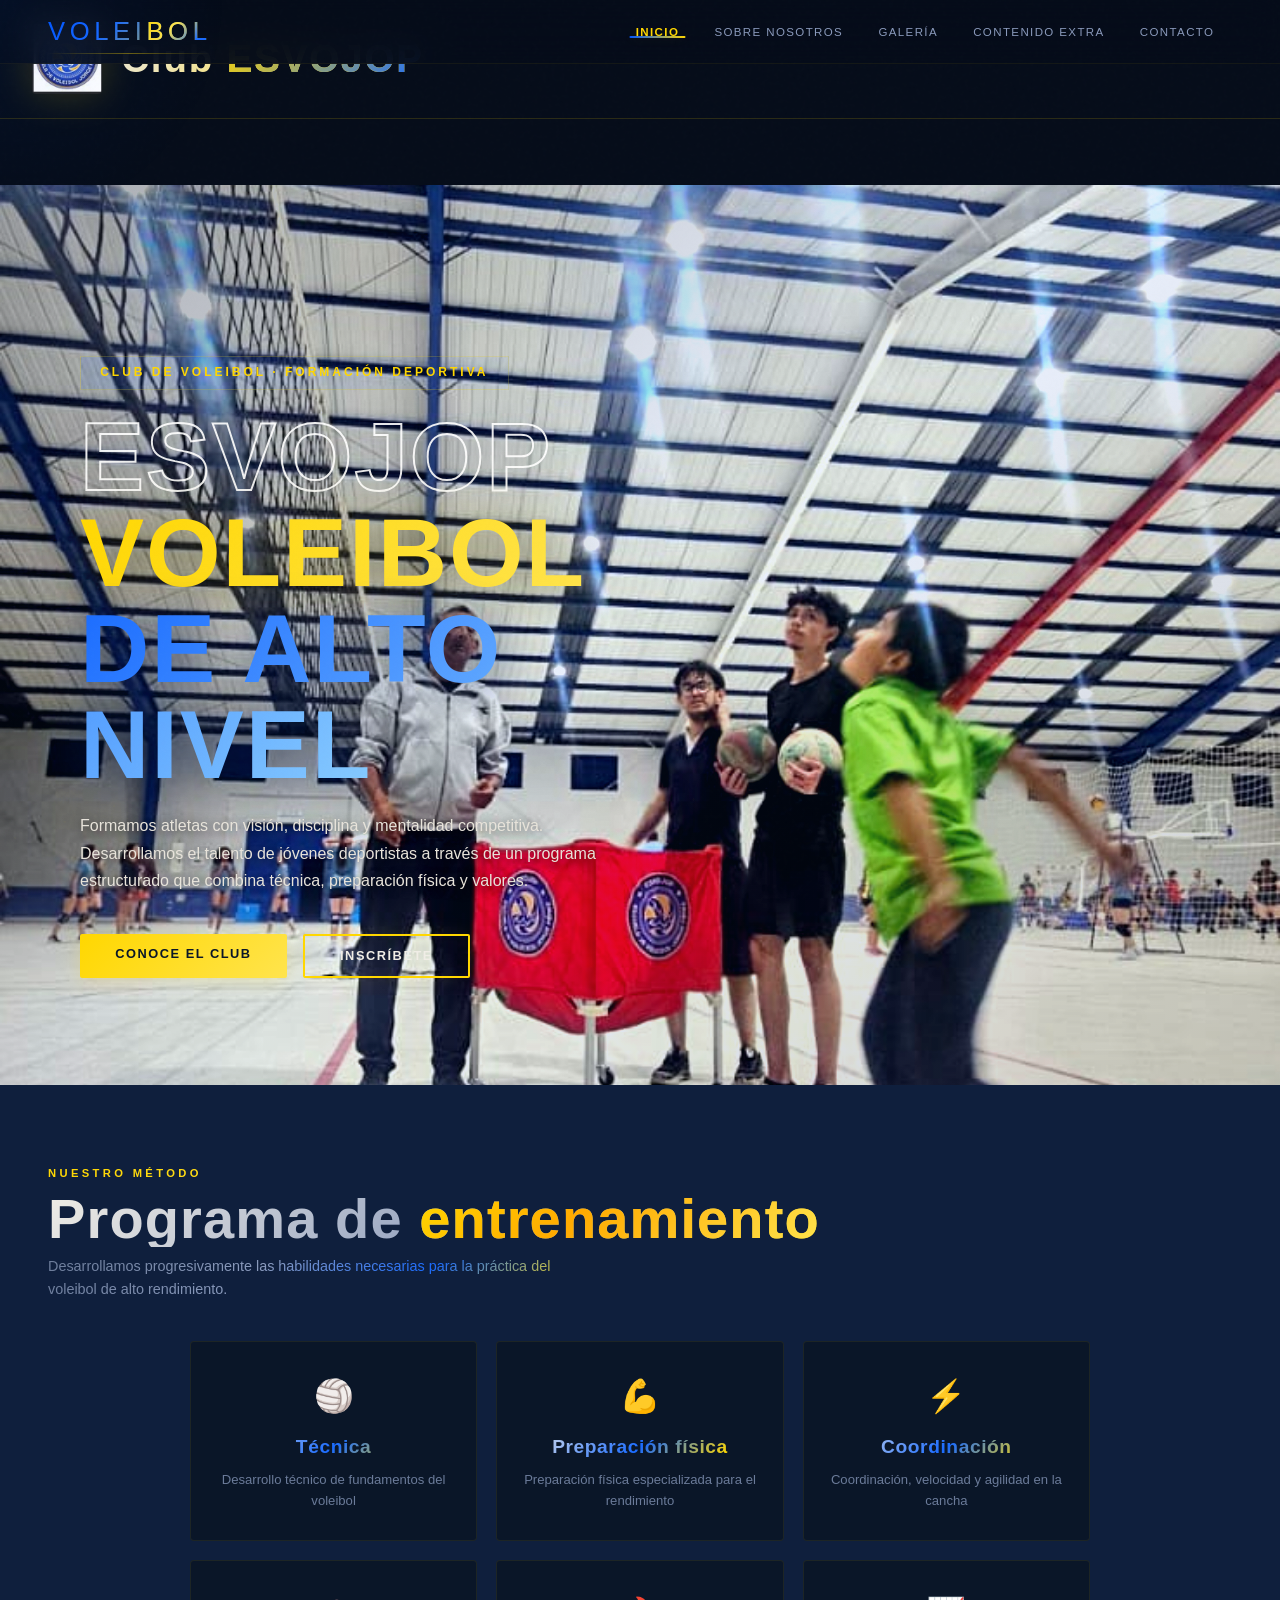
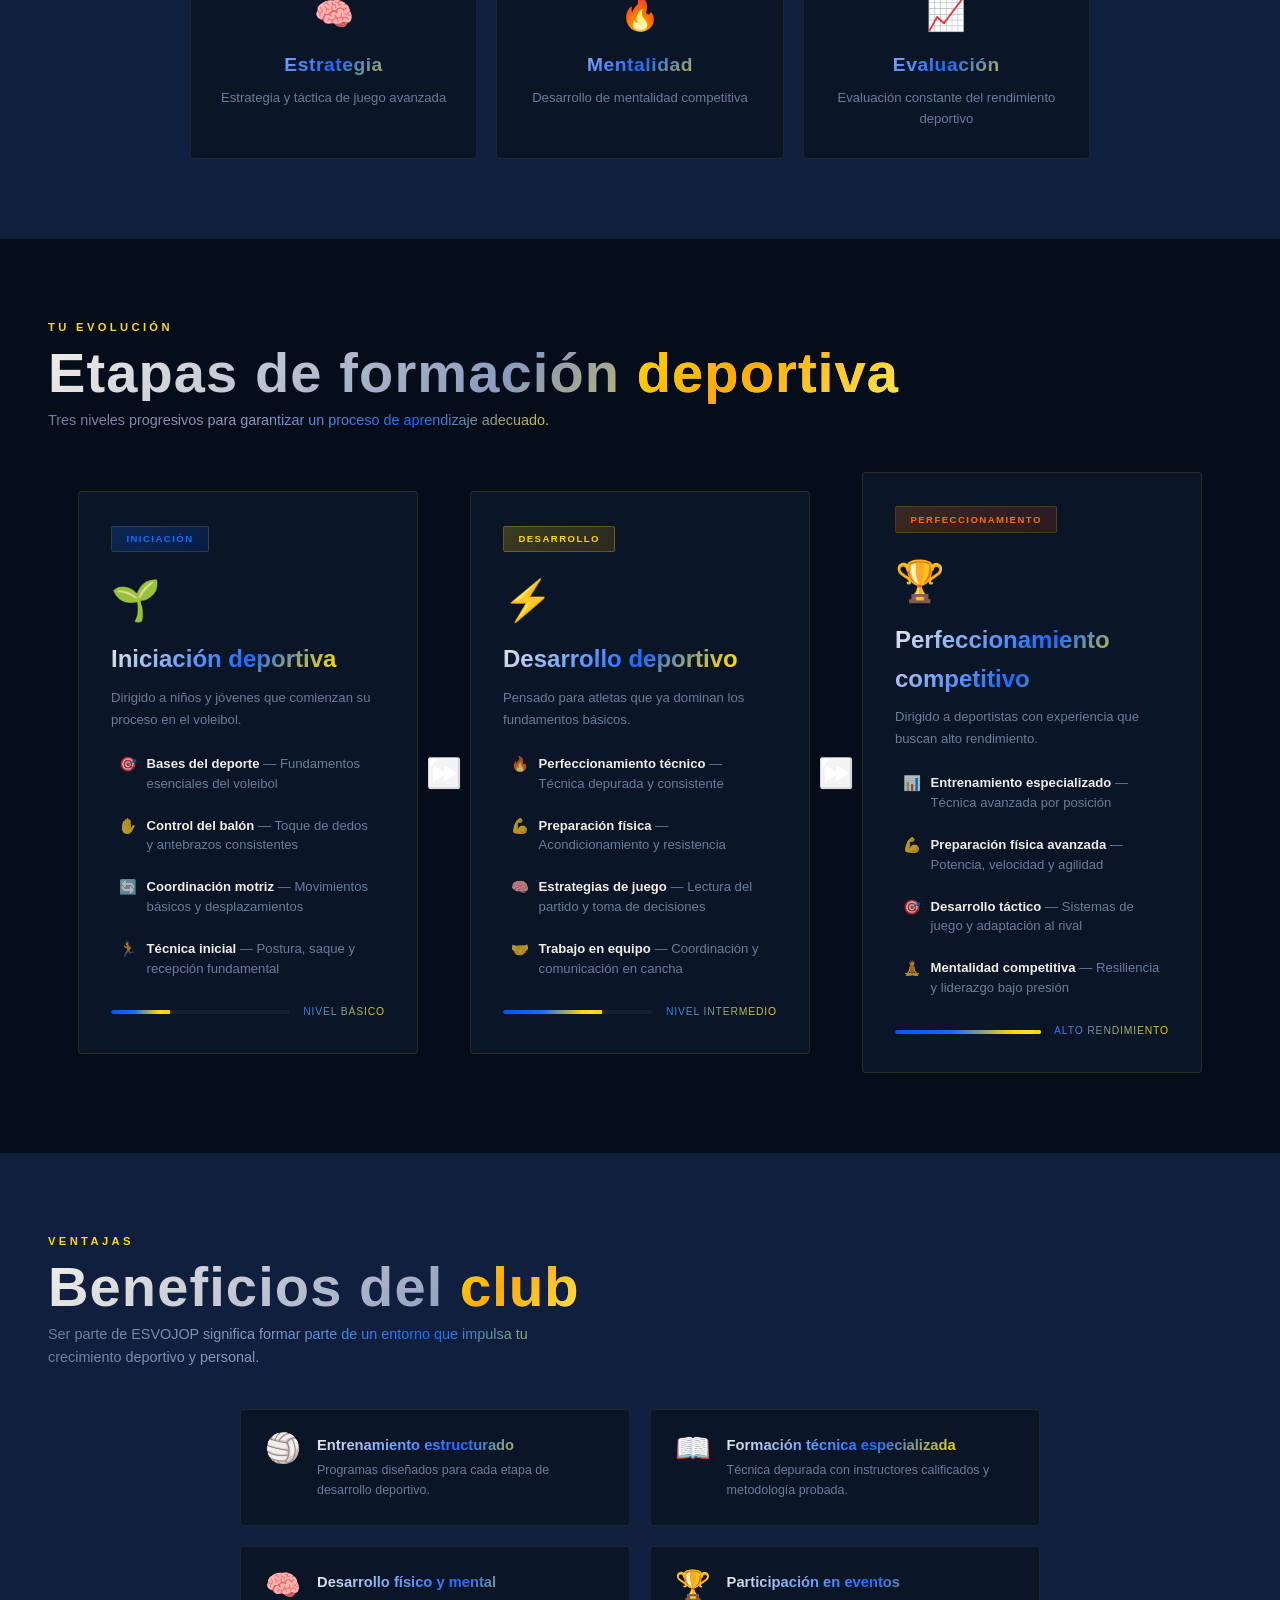
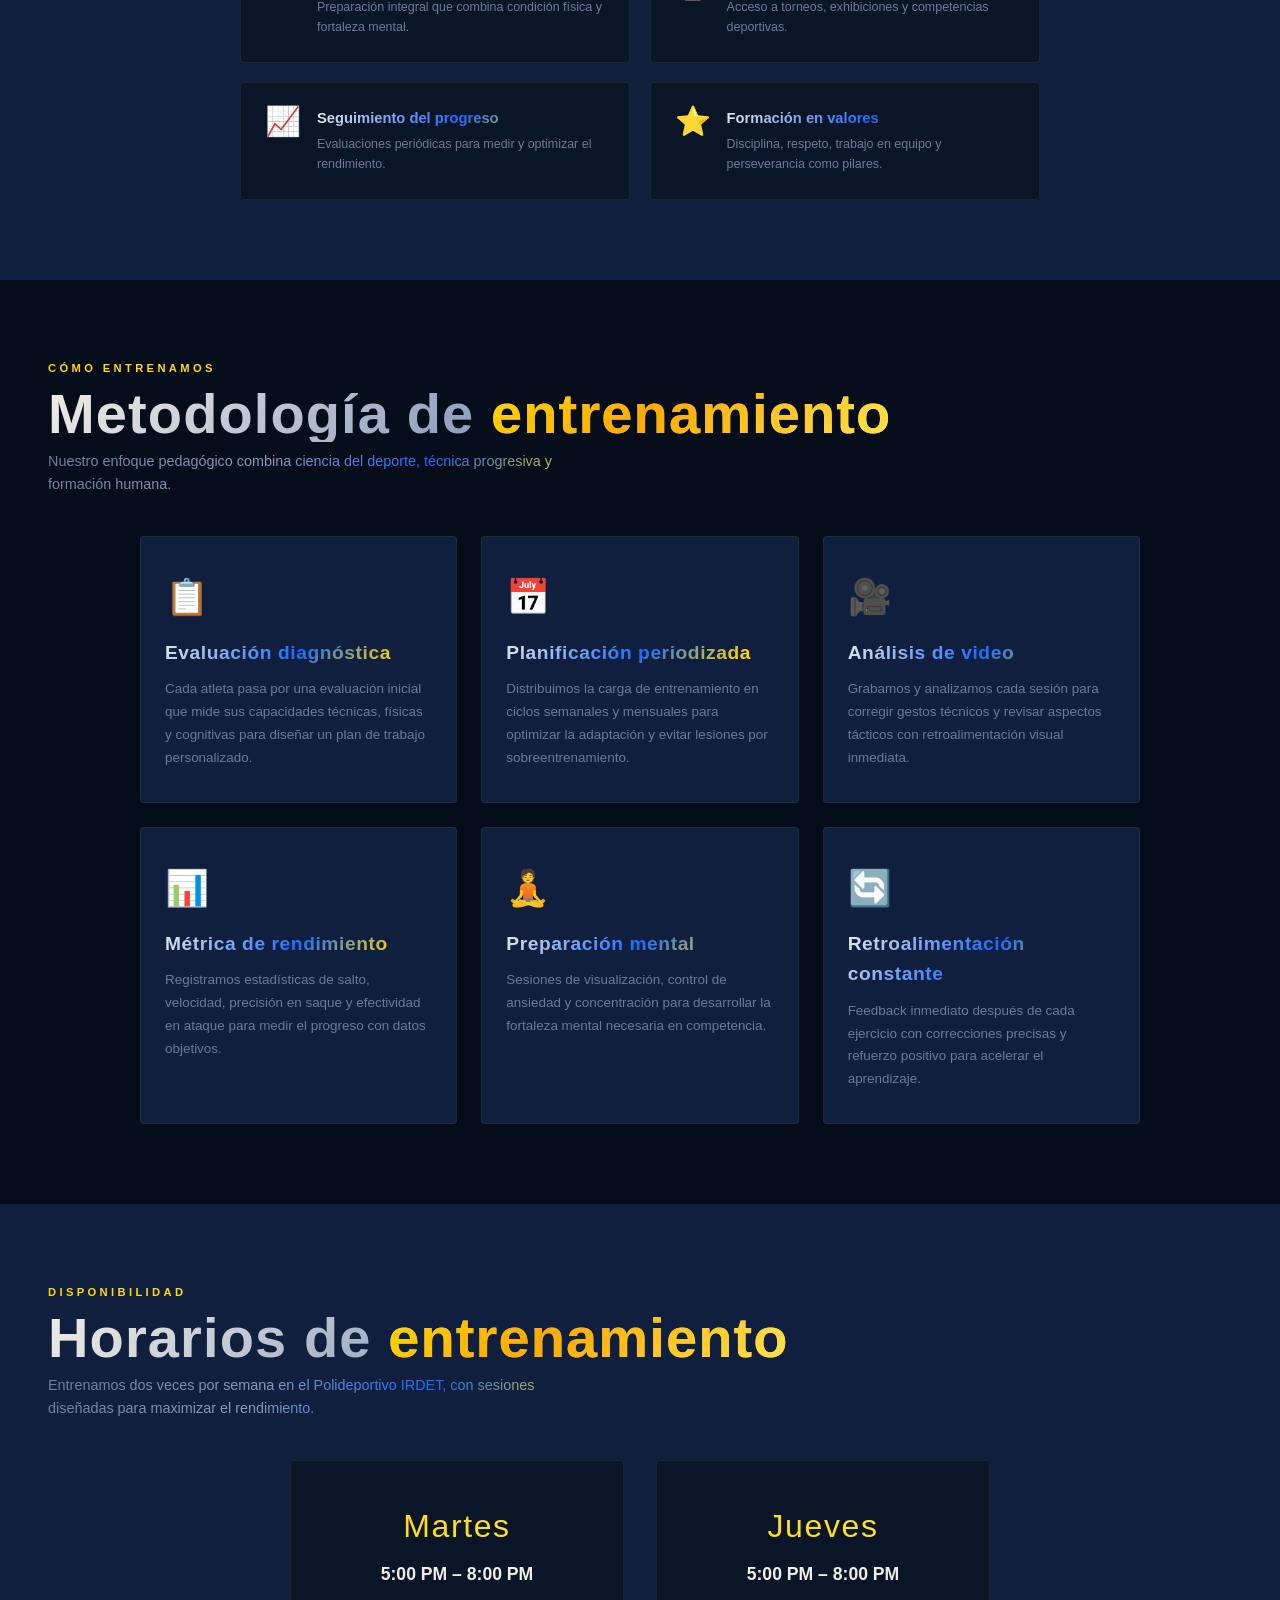
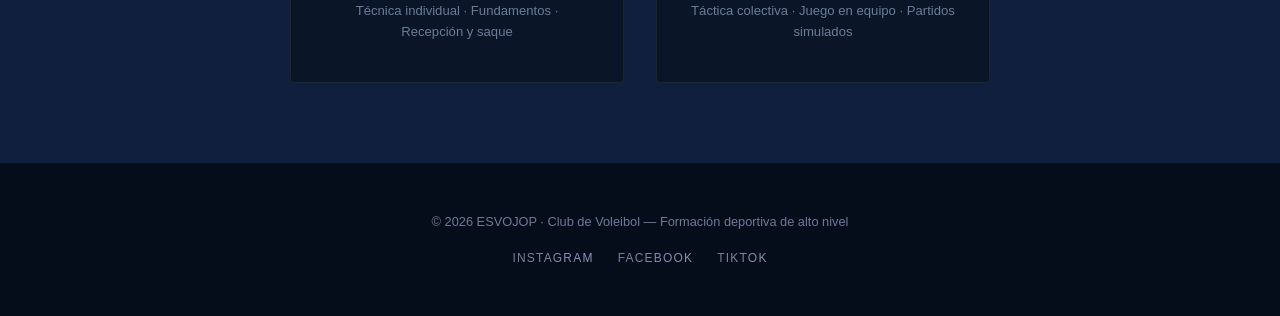
==== commit 84fab729: "Agregar seguridad: CSP, Referrer-Policy, validación de formularios" ====
--- a/index.html
+++ b/index.html
@@ -8,6 +8,8 @@
   <link rel="preconnect" href="https://fonts.gstatic.com" crossorigin>
   <link href="https://fonts.googleapis.com/css2?family=Bebas+Neue&family=Manrope:wght@400;600;700&display=swap" rel="stylesheet">
   <link rel="stylesheet" href="css/style.css">
+  <meta http-equiv="Content-Security-Policy" content="default-src 'self'; script-src 'self'; style-src 'self' 'unsafe-inline' https://fonts.googleapis.com; font-src 'self' https://fonts.gstatic.com; img-src 'self' data:; frame-ancestors 'none'; form-action 'self'">
+  <meta name="referrer" content="strict-origin-when-cross-origin">
 </head>
 <body>
 
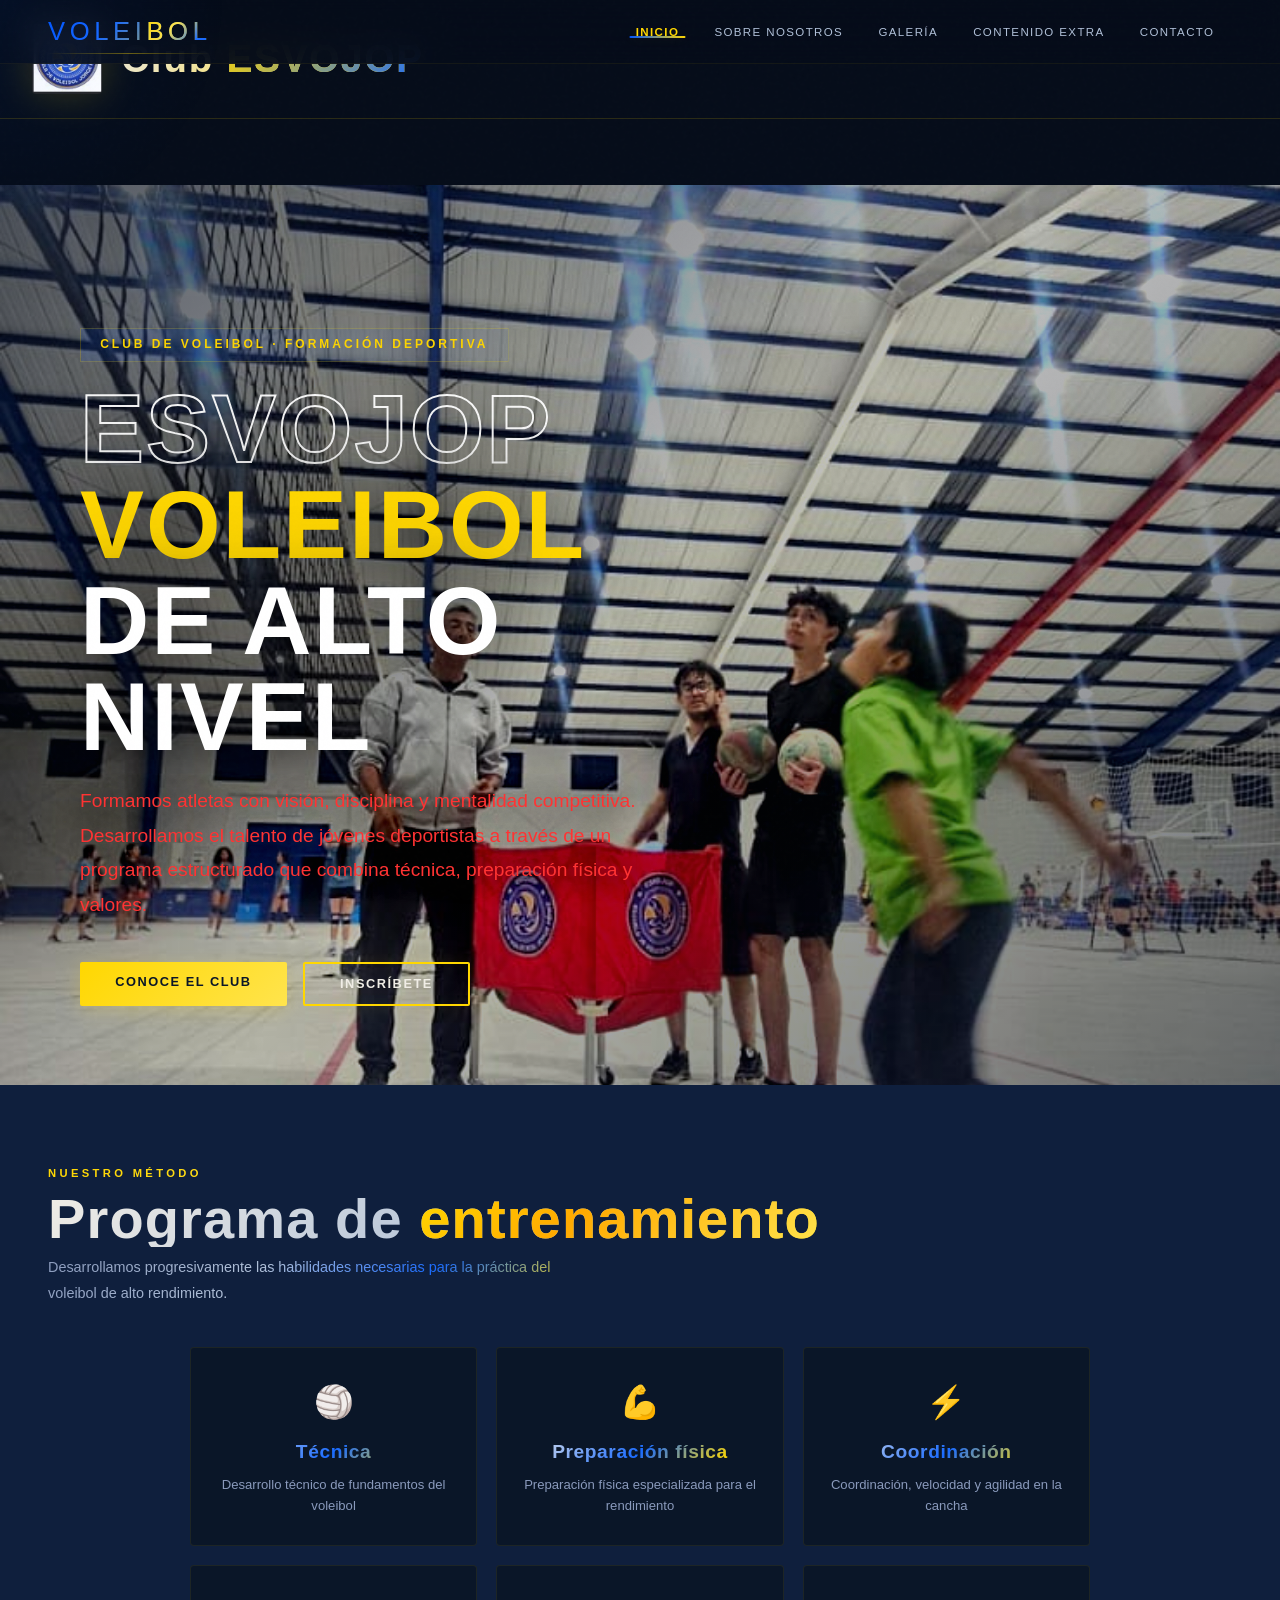
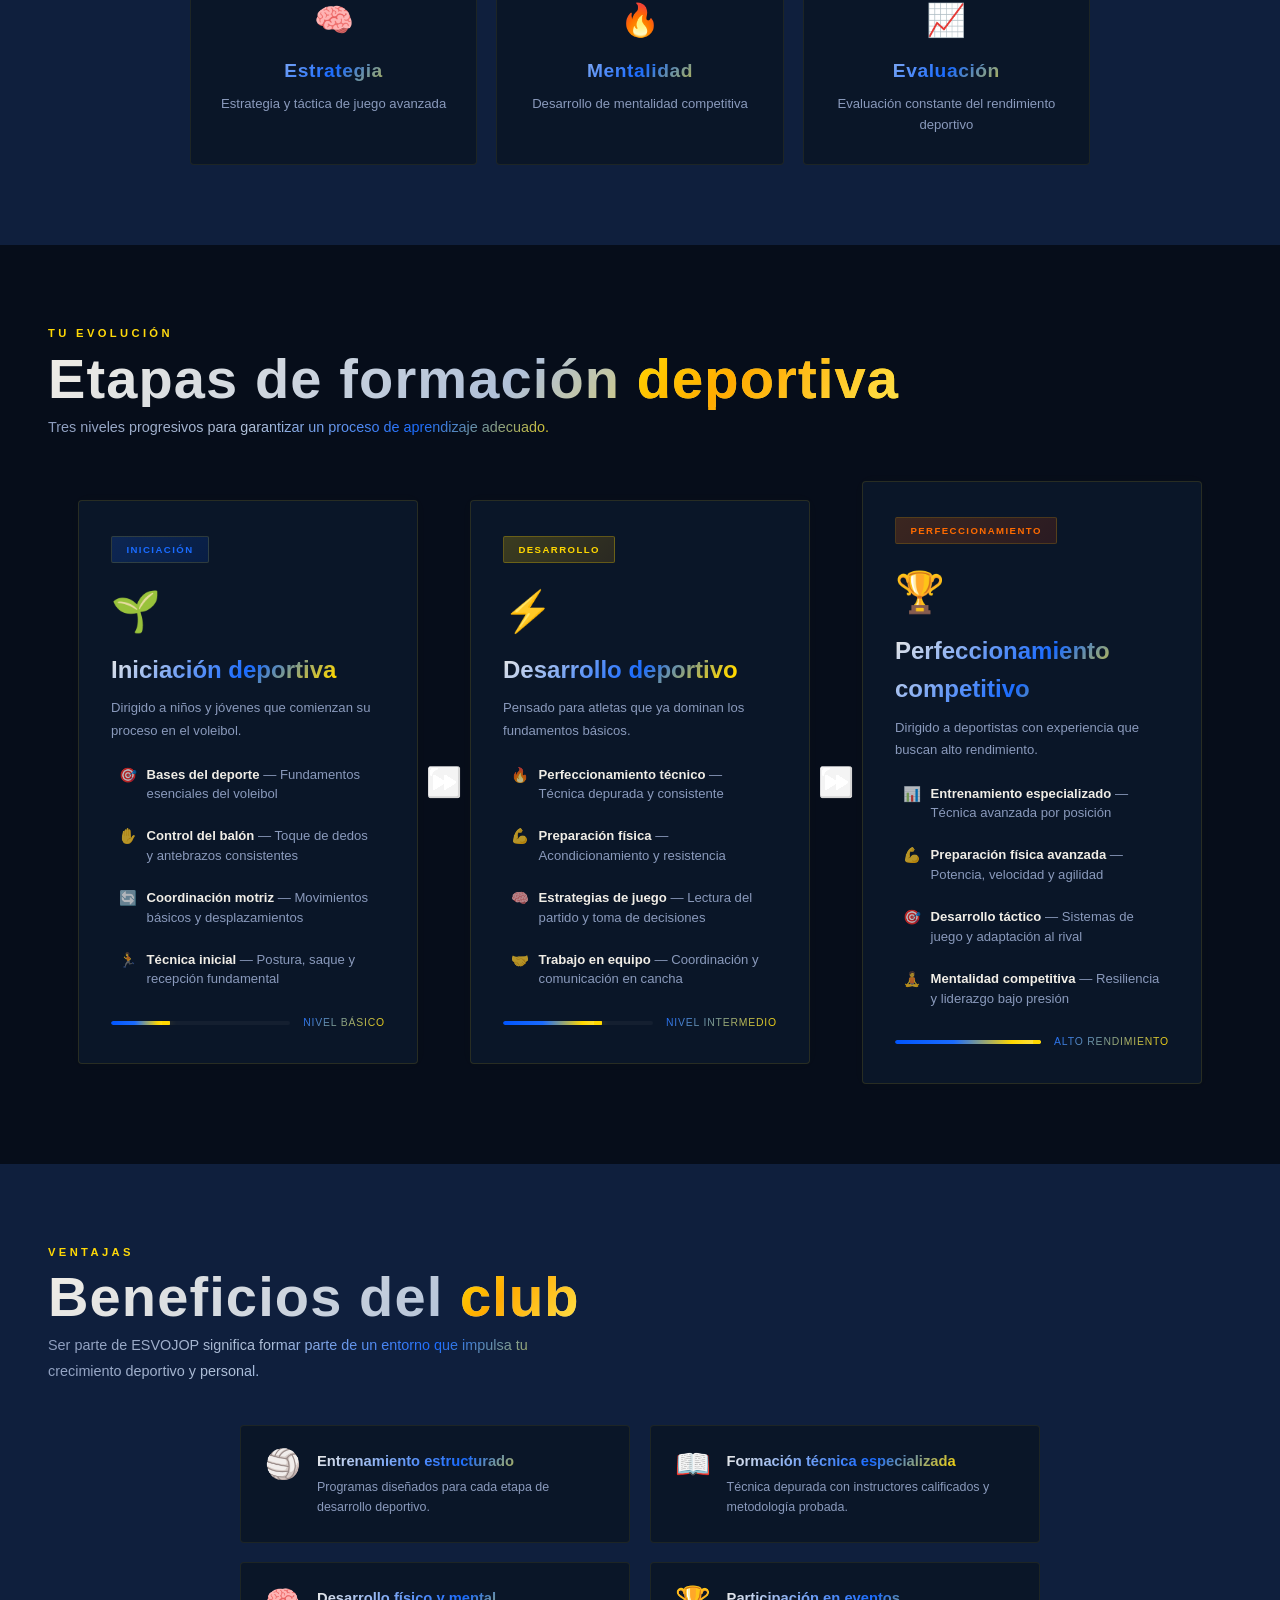
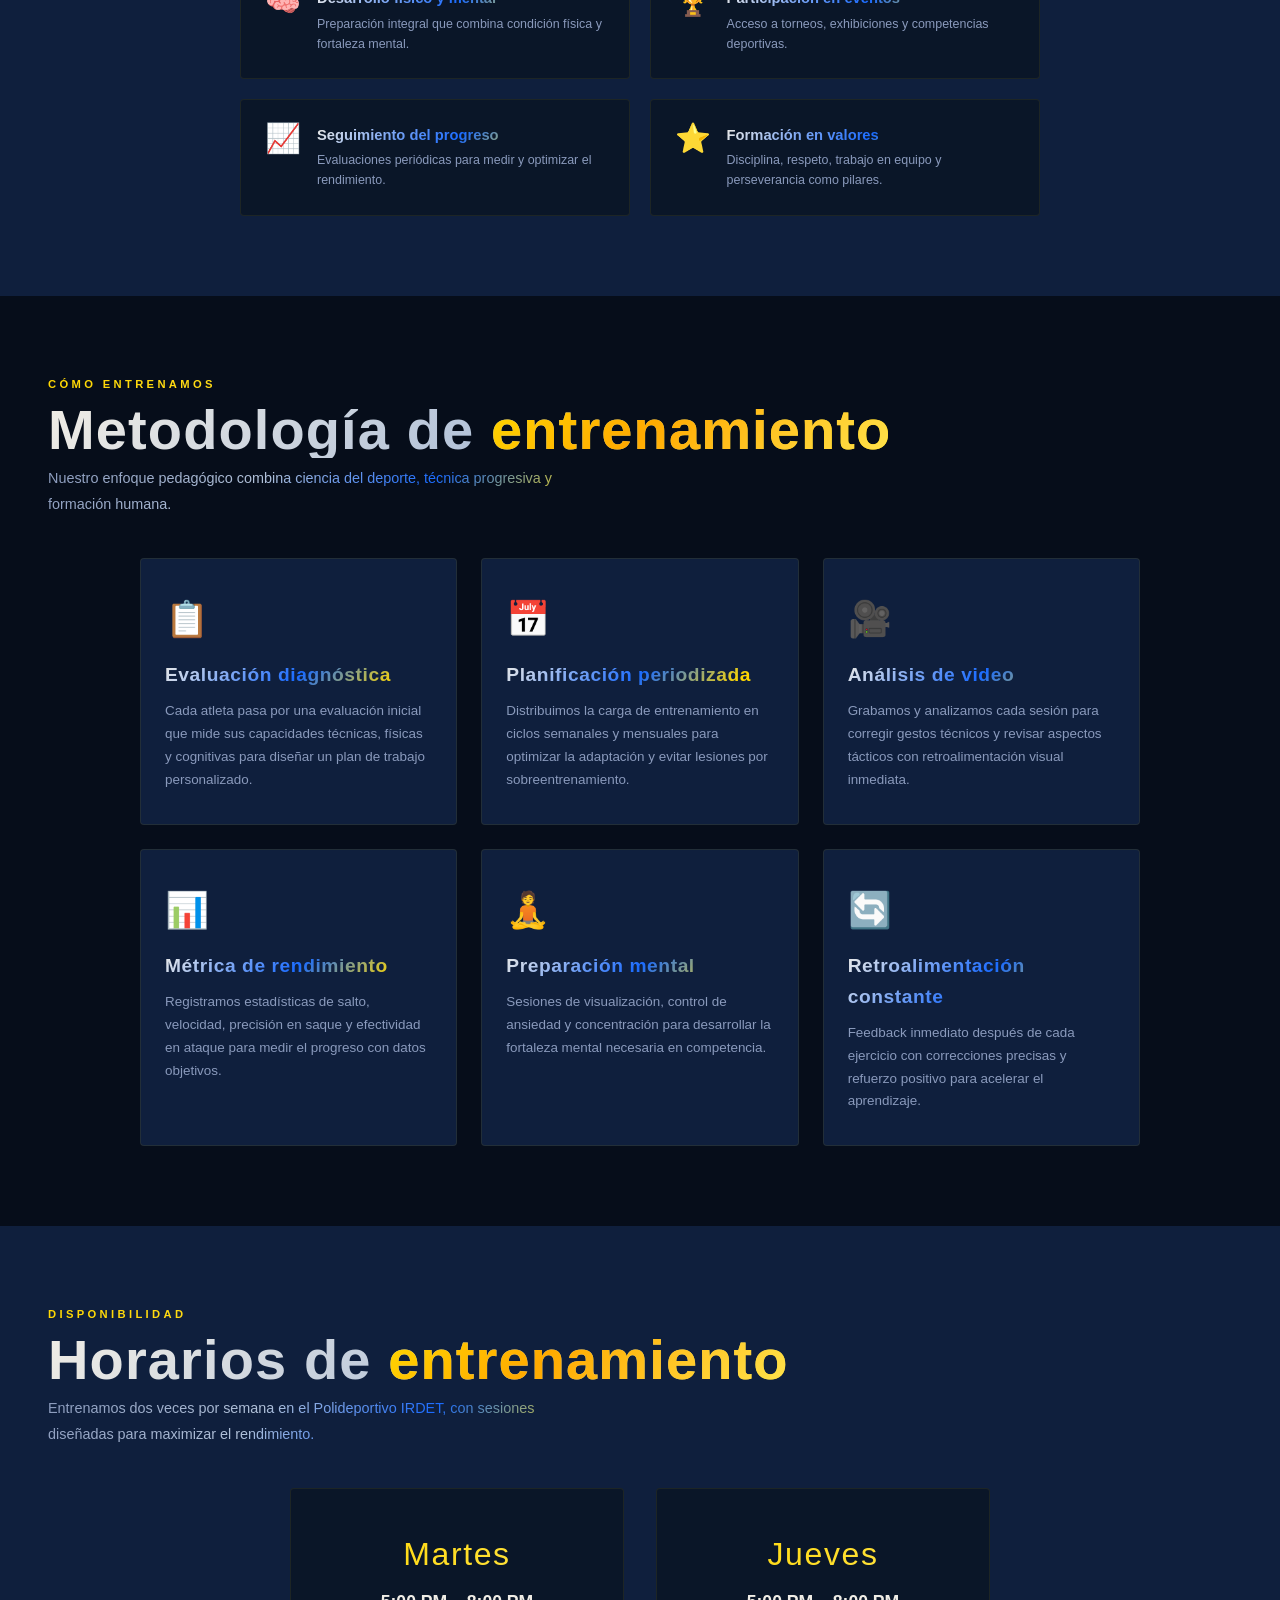
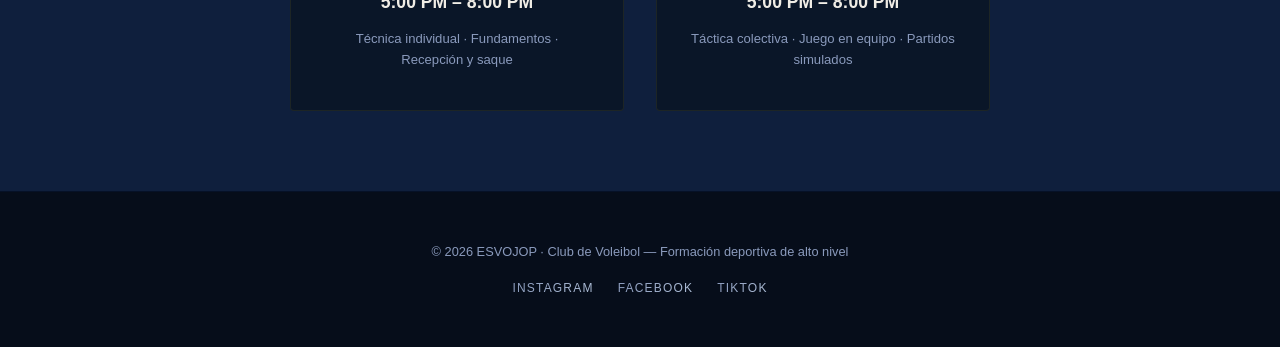
==== commit e4e3a5d6: "Formulario: FormSubmit.co con jorpeflo@gmail.com, name attrs, CSP actualizado" ====
--- a/index.html
+++ b/index.html
@@ -8,7 +8,7 @@
   <link rel="preconnect" href="https://fonts.gstatic.com" crossorigin>
   <link href="https://fonts.googleapis.com/css2?family=Bebas+Neue&family=Manrope:wght@400;600;700&display=swap" rel="stylesheet">
   <link rel="stylesheet" href="css/style.css">
-  <meta http-equiv="Content-Security-Policy" content="default-src 'self'; script-src 'self'; style-src 'self' 'unsafe-inline' https://fonts.googleapis.com; font-src 'self' https://fonts.gstatic.com; img-src 'self' data:; frame-ancestors 'none'; form-action 'self'">
+  <meta http-equiv="Content-Security-Policy" content="default-src 'self'; script-src 'self'; style-src 'self' 'unsafe-inline' https://fonts.googleapis.com; font-src 'self' https://fonts.gstatic.com; img-src 'self' data:; frame-ancestors 'none'; form-action 'self' https://formsubmit.co">
   <meta name="referrer" content="strict-origin-when-cross-origin">
 </head>
 <body>
--- a/css/style.css
+++ b/css/style.css
@@ -19,8 +19,8 @@
   --yellow-bright: #ffe44d;
   --yellow-glow: rgba(255, 215, 0, 0.2);
   --white: #f0ede6;
-  --gray: #6b7b99;
-  --gray-light: #8a9abc;
+  --gray: #8a9abc;
+  --gray-light: #b0c0d8;
   --font-display: 'Bebas Neue', sans-serif;
   --font-body: 'Manrope', sans-serif;
   --radius: 4px;
@@ -40,7 +40,10 @@
   min-height: 100vh;
   display: flex;
   flex-direction: column;
-}
+  font-size: 1.1rem;
+}
+
+p { line-height: 1.8; color: var(--gray); }
 
 /* ── Text Blend Utilities ── */
 .txt-gradient-blue-yellow {
@@ -482,38 +485,34 @@
 }
 
 .hero h1 .outline {
-  color: var(--white);
-  -webkit-text-fill-color: transparent;
-  -webkit-text-stroke: 2px rgba(255, 255, 255, 0.9);
-  text-stroke: 2px rgba(255, 255, 255, 0.9);
-  filter: drop-shadow(0 4px 20px rgba(0,0,0,0.5)) drop-shadow(0 0 30px rgba(0, 85, 255, 0.2));
+  color: #fff;
+  -webkit-text-fill-color: transparent;
+  -webkit-text-stroke: 2px rgba(255, 255, 255, 0.95);
+  text-stroke: 2px rgba(255, 255, 255, 0.95);
+  filter: drop-shadow(0 4px 30px rgba(0,0,0,0.7)) drop-shadow(0 0 50px rgba(0, 0, 0, 0.4));
 }
 
 .hero h1 .highlight {
   color: var(--yellow);
-  background: linear-gradient(135deg, var(--yellow), var(--yellow-bright));
-  -webkit-background-clip: text;
-  -webkit-text-fill-color: transparent;
-  background-clip: text;
-  filter: drop-shadow(0 4px 20px rgba(0,0,0,0.5)) drop-shadow(0 0 30px rgba(255, 215, 0, 0.25));
+  -webkit-text-fill-color: var(--yellow);
+  background: none;
+  filter: drop-shadow(0 4px 30px rgba(0,0,0,0.7)) drop-shadow(0 0 50px rgba(0, 0, 0, 0.4));
 }
 
 .hero h1 .blue-accent {
-  color: var(--blue-bright);
-  background: linear-gradient(135deg, var(--blue-bright), #88ccff);
-  -webkit-background-clip: text;
-  -webkit-text-fill-color: transparent;
-  background-clip: text;
-  filter: drop-shadow(0 4px 20px rgba(0,0,0,0.5)) drop-shadow(0 0 20px rgba(0, 85, 255, 0.2));
+  color: #fff;
+  -webkit-text-fill-color: #fff;
+  background: none;
+  filter: drop-shadow(0 4px 30px rgba(0,0,0,0.7)) drop-shadow(0 0 50px rgba(0, 0, 0, 0.4));
 }
 
 .hero p {
-  font-size: 1rem; color: #e8e4db;
-  -webkit-text-fill-color: #e8e4db;
+  font-size: 1.2rem; color: #ff3333;
+  -webkit-text-fill-color: #ff3333;
   background: none;
-  max-width: 520px; margin: 1.2rem 0 2.5rem;
-  line-height: 1.7;
-  text-shadow: 0 2px 12px rgba(0,0,0,0.7);
+  max-width: 600px; margin: 1.2rem 0 2.5rem;
+  line-height: 1.8;
+  text-shadow: 0 2px 25px rgba(0,0,0,0.9), 0 0 50px rgba(0,0,0,0.4);
 }
 
 .hero-actions { display: flex; gap: 1rem; flex-wrap: wrap; justify-content: flex-start; }
@@ -525,7 +524,7 @@
 }
 .hero::after {
   content: ''; position: absolute; inset: 0; z-index: 1;
-  background: linear-gradient(135deg, rgba(6,13,26,0.35), rgba(0,85,255,0.08) 50%, rgba(6,13,26,0.2));
+  background: linear-gradient(135deg, rgba(6,13,26,0.7), rgba(0,0,0,0.25) 50%, rgba(6,13,26,0.6));
 }
 .hero > * { position: relative; z-index: 2; }
 
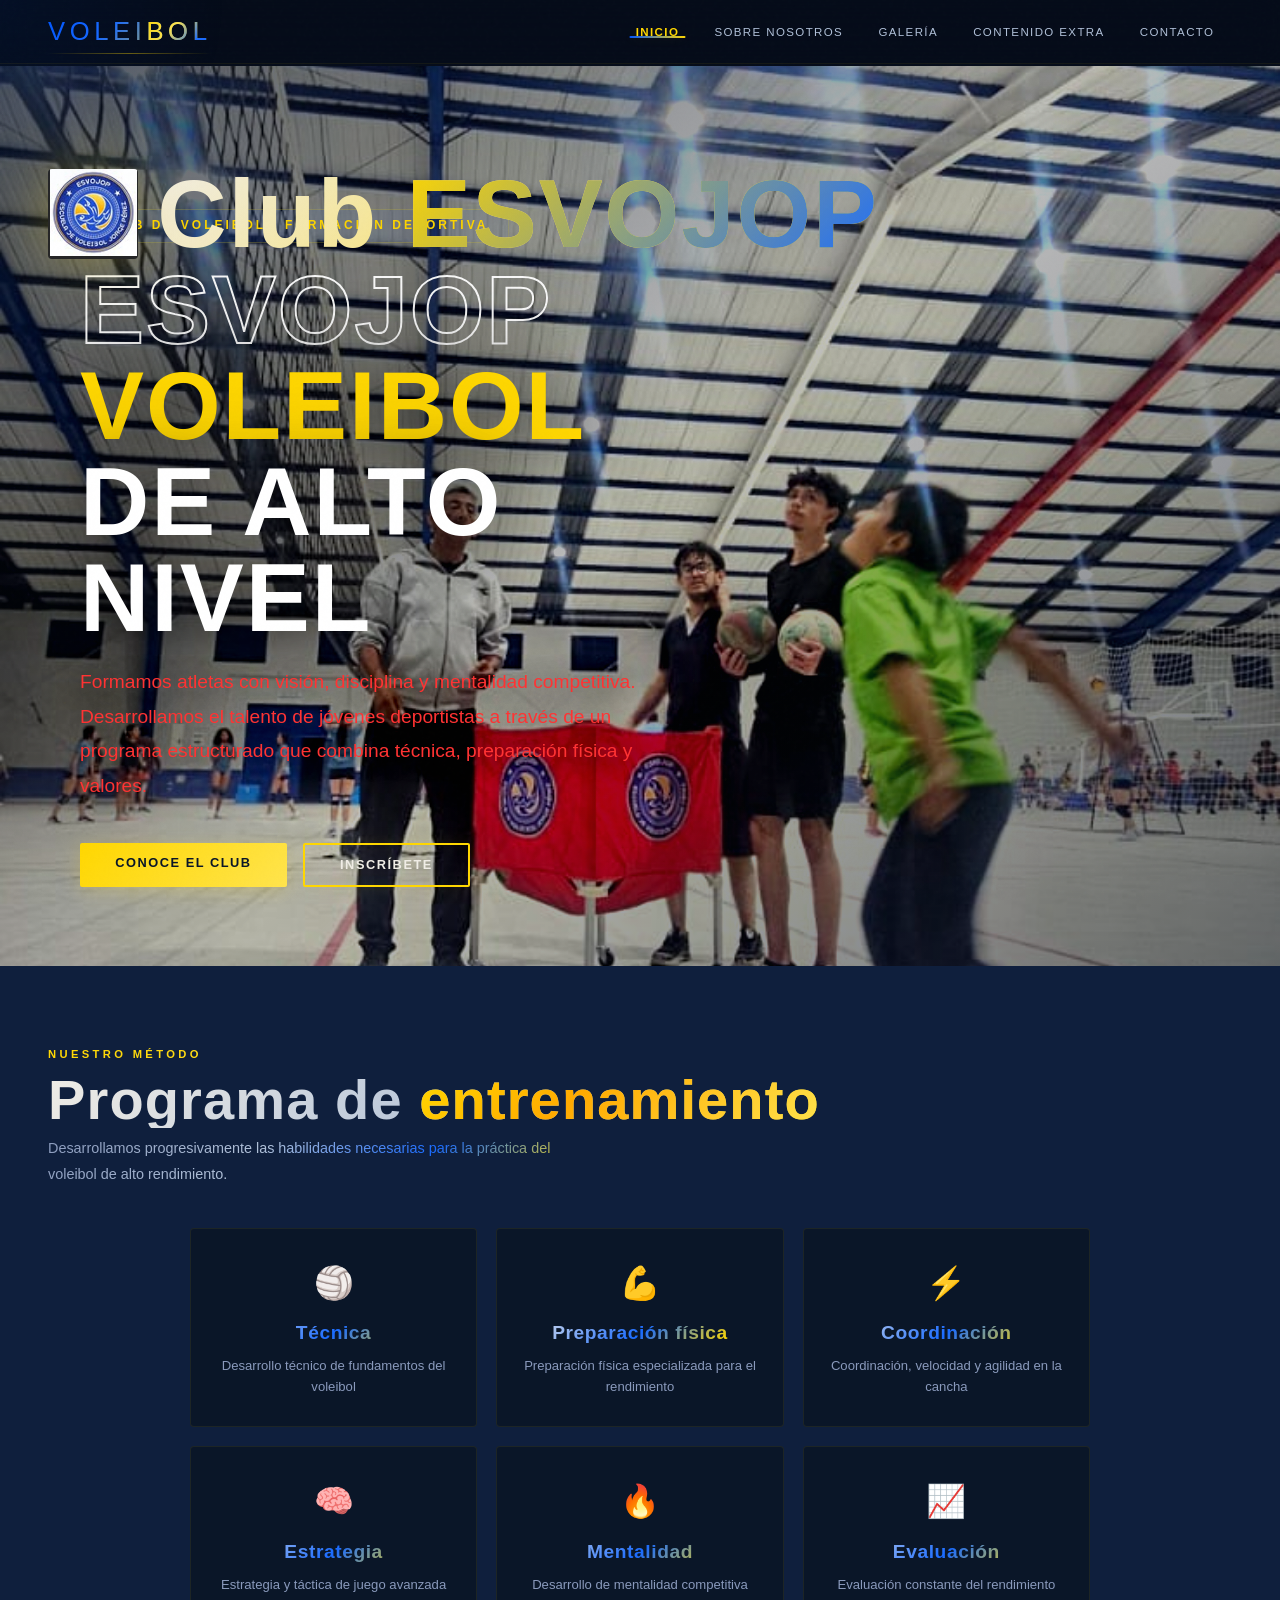
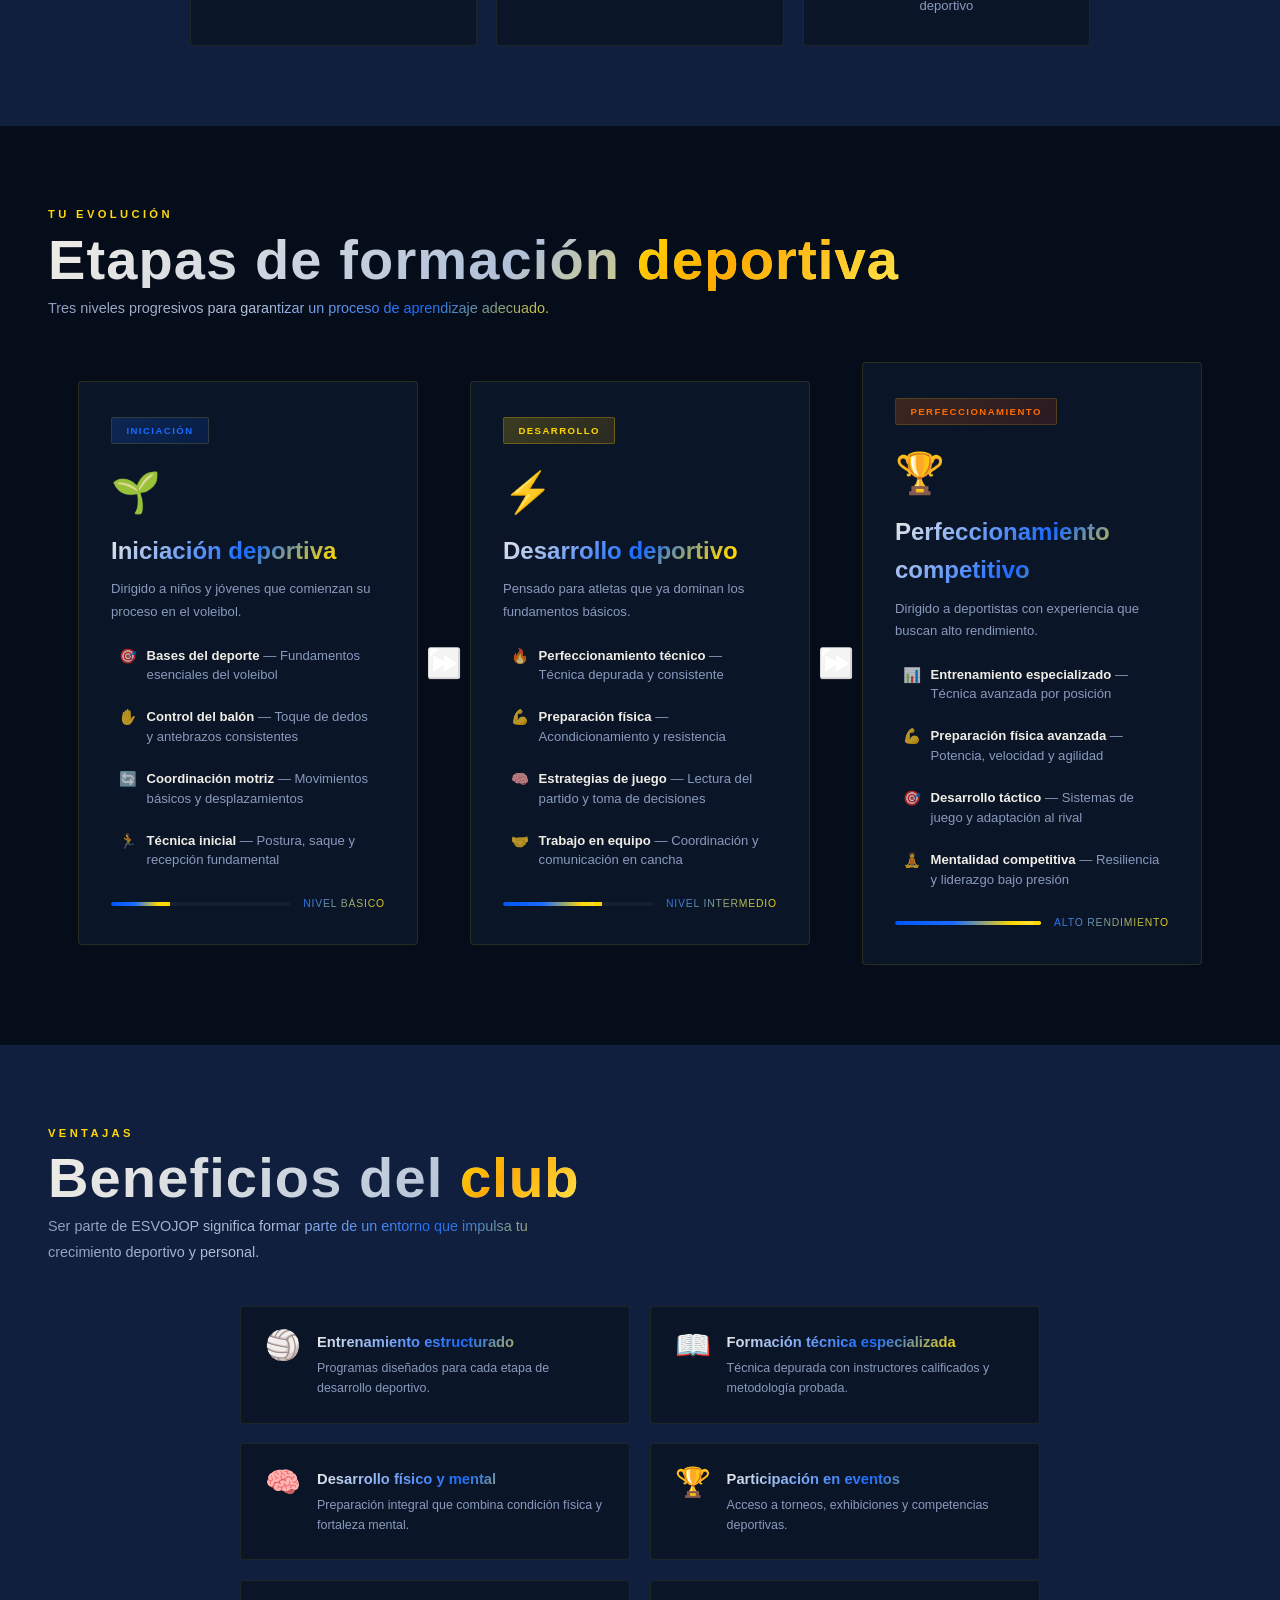
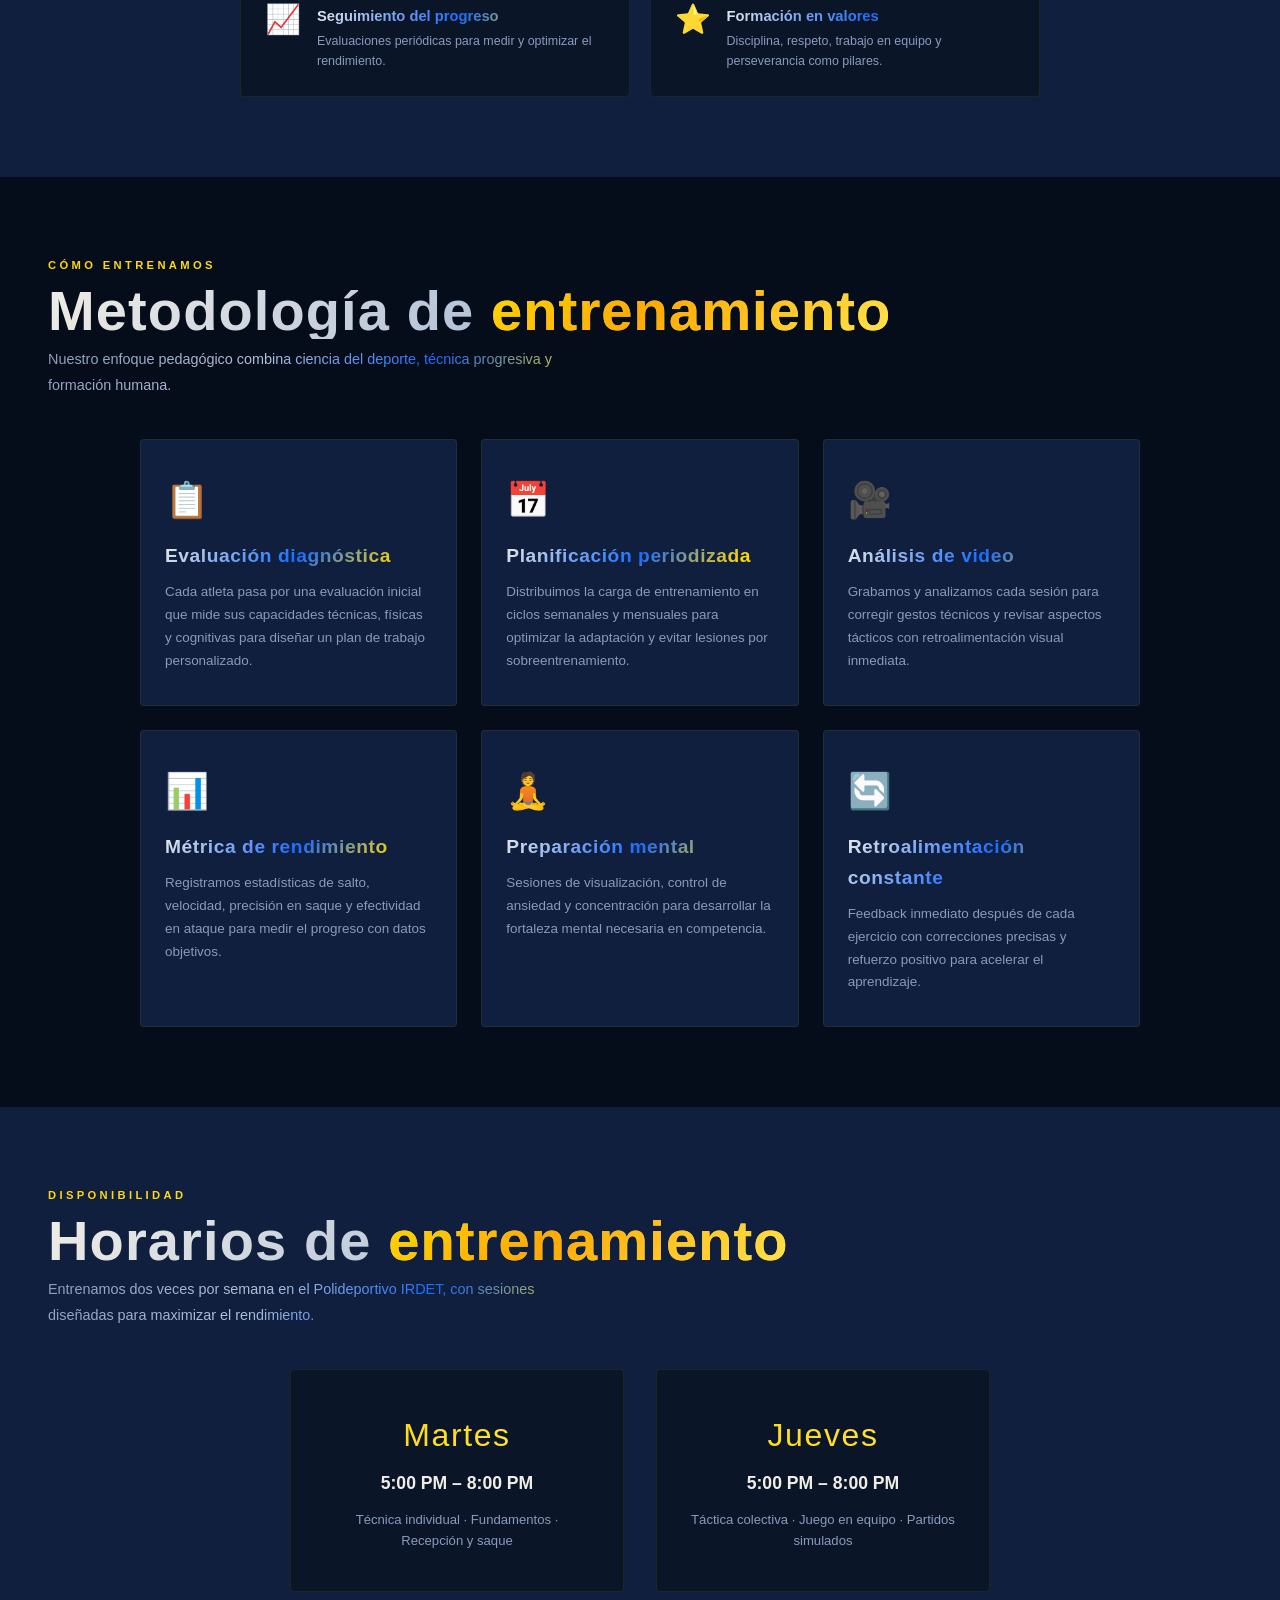
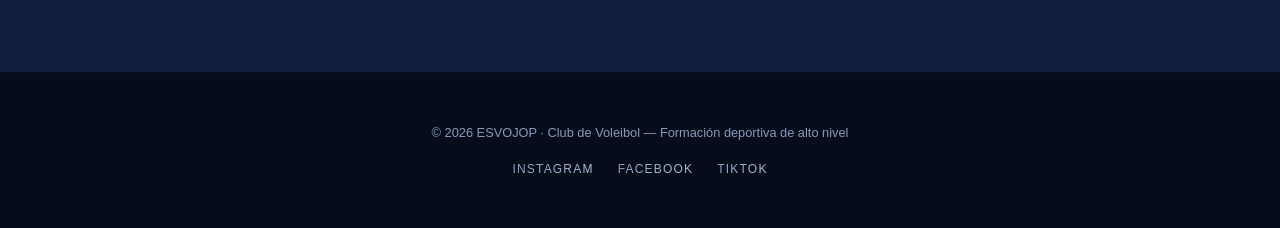
==== commit 0a0f6fa2: "Logo: movido dentro del hero, absoluto izquierda, más grande" ====
--- a/index.html
+++ b/index.html
@@ -15,11 +15,6 @@
 
 <div id="cursor"></div>
 
-<div class="club-header reveal">
-  <img src="img/fotos/logo/Captura%20de%20pantalla%202026-04-20%20130524.png" alt="ESVOJOP" class="club-logo">
-  <h1 class="club-name">Club <span>ESVOJOP</span></h1>
-</div>
-
 <nav>
   <div class="logo">VOLEI<span>BOL</span></div>
   <button class="hamburger" aria-label="Menú">
@@ -39,6 +34,10 @@
   <section class="hero" id="inicio">
     <div class="hero-bg"></div>
     <div class="court-lines"></div>
+    <div class="club-header reveal">
+      <img src="img/fotos/logo/Captura%20de%20pantalla%202026-04-20%20130524.png" alt="ESVOJOP" class="club-logo">
+      <h1 class="club-name">Club <span>ESVOJOP</span></h1>
+    </div>
     <div class="hero-content">
       <div class="hero-tag reveal"><span class="txt">Club de voleibol · Formación deportiva</span></div>
       <h1 class="reveal">
--- a/css/style.css
+++ b/css/style.css
@@ -1235,17 +1235,21 @@
    ═══════════════════════════════════════════ */
 .club-header {
   display: flex; align-items: center; gap: 1.2rem;
-  padding: 1.5rem 2rem;
-  border-bottom: 1px solid rgba(255,215,0,0.15);
+  position: absolute;
+  top: 100px;
+  left: 3rem;
+  z-index: 15;
+  padding: 0;
+  border-bottom: none;
   margin-bottom: 0;
 }
 .club-logo {
-  width: auto; height: 70px; flex-shrink: 0;
-  filter: drop-shadow(0 0 20px rgba(255,215,0,0.2));
+  width: auto; height: 90px; flex-shrink: 0;
+  filter: drop-shadow(0 0 30px rgba(255,215,0,0.3));
   border-radius: 4px;
 }
 .club-name {
-  font-family: var(--font-display); font-size: 2.4rem; letter-spacing: 0.05em; margin: 0;
+  font-family: var(--font-display); font-size: 3rem; letter-spacing: 0.05em; margin: 0;
   background: linear-gradient(135deg, var(--white), var(--yellow));
   -webkit-background-clip: text;
   -webkit-text-fill-color: transparent;
@@ -1654,9 +1658,9 @@
 
   .hero { padding: 6rem 1.5rem 3rem; }
 
-  .club-header { padding: 1rem 1.5rem; gap: 0.8rem; }
-  .club-logo { height: 50px; }
-  .club-name { font-size: 1.6rem; }
+  .club-header { position: absolute; top: 80px; left: 1.5rem; gap: 0.8rem; padding: 0; border: none; }
+  .club-logo { height: 60px; }
+  .club-name { font-size: 1.8rem; }
 
   section { padding: 3rem 1.5rem; }
   .page-header { padding: 5rem 1.5rem 2rem; }
@@ -1682,6 +1686,9 @@
   .hero p { font-size: 0.95rem; }
   nav { padding: 0.6rem 1rem; }
   nav .logo { font-size: 1.4rem; }
+  .club-header { top: 70px; left: 1rem; }
+  .club-logo { height: 50px; }
+  .club-name { font-size: 1.5rem; }
   .product-grid { grid-template-columns: 1fr 1fr; gap: 1rem; }
   .gallery-grid { grid-template-columns: 1fr; max-width: 100%; }
   .gallery-item { border-right: none !important; }
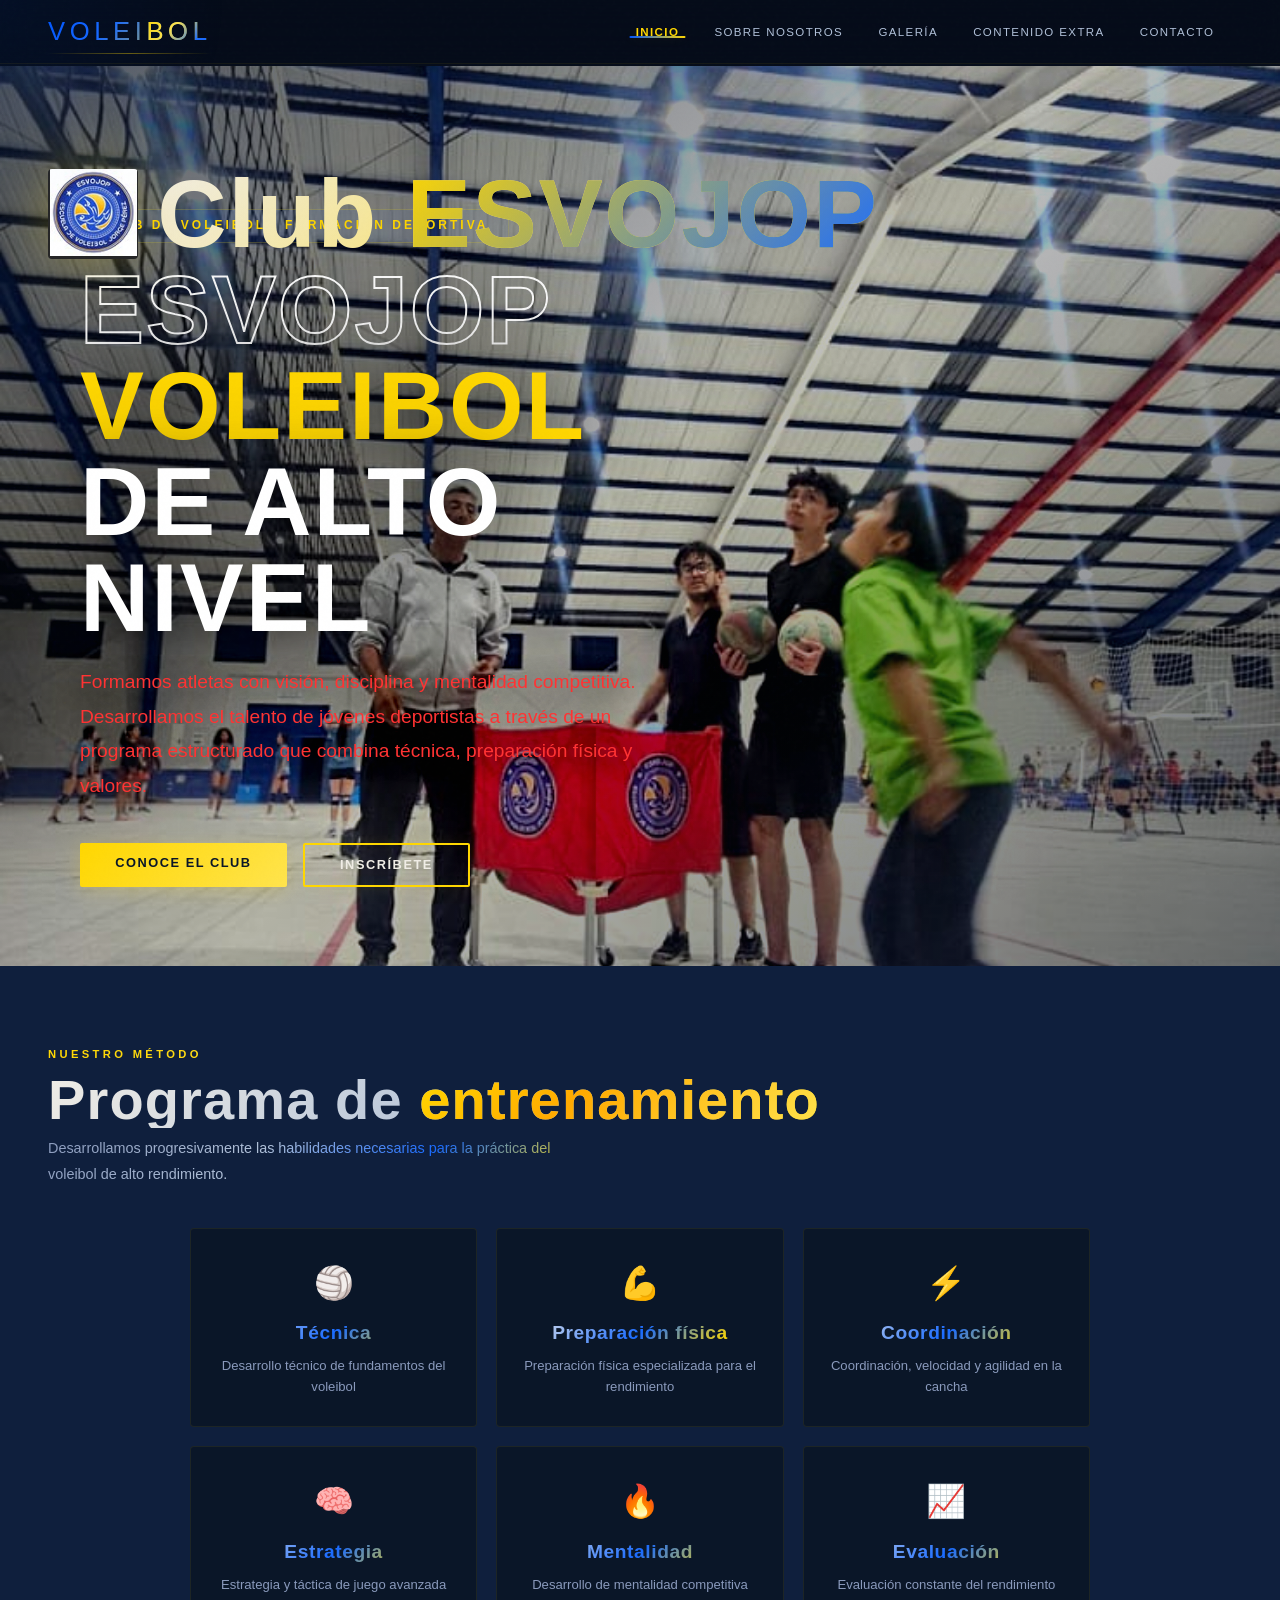
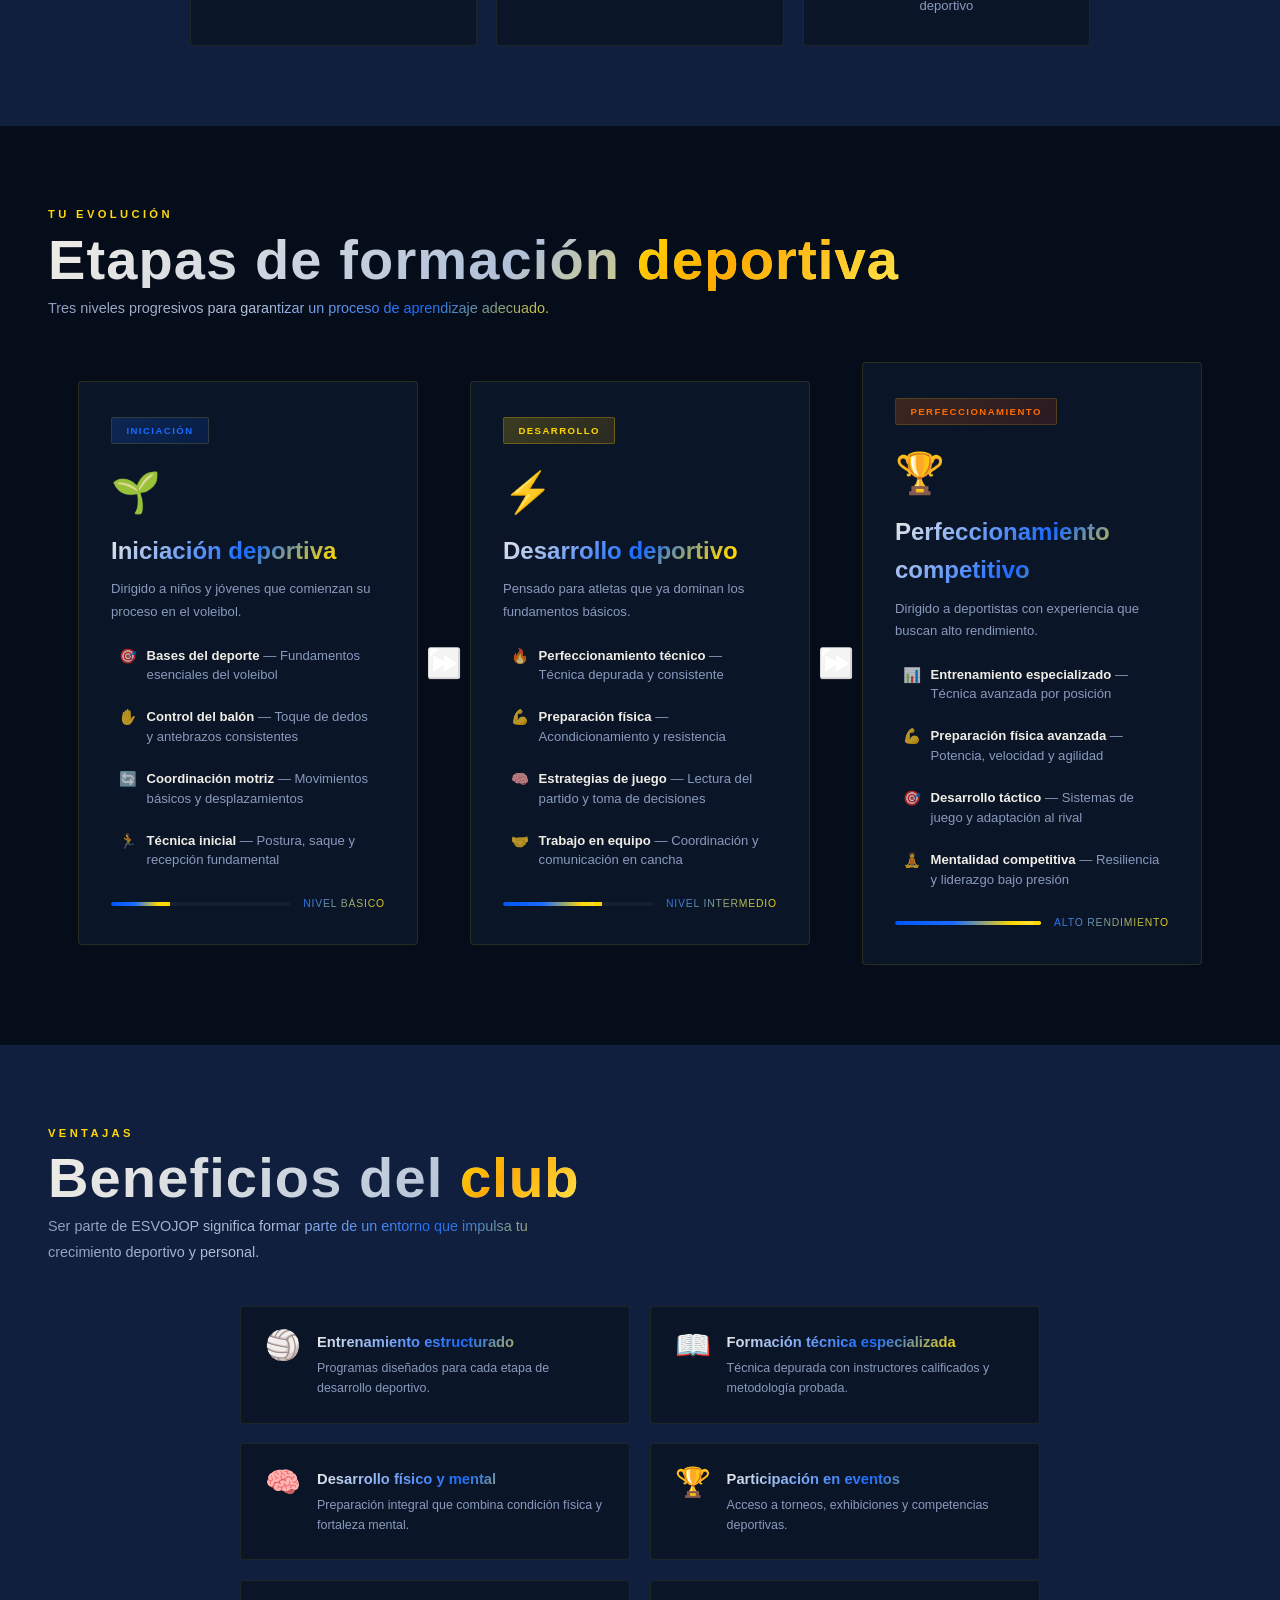
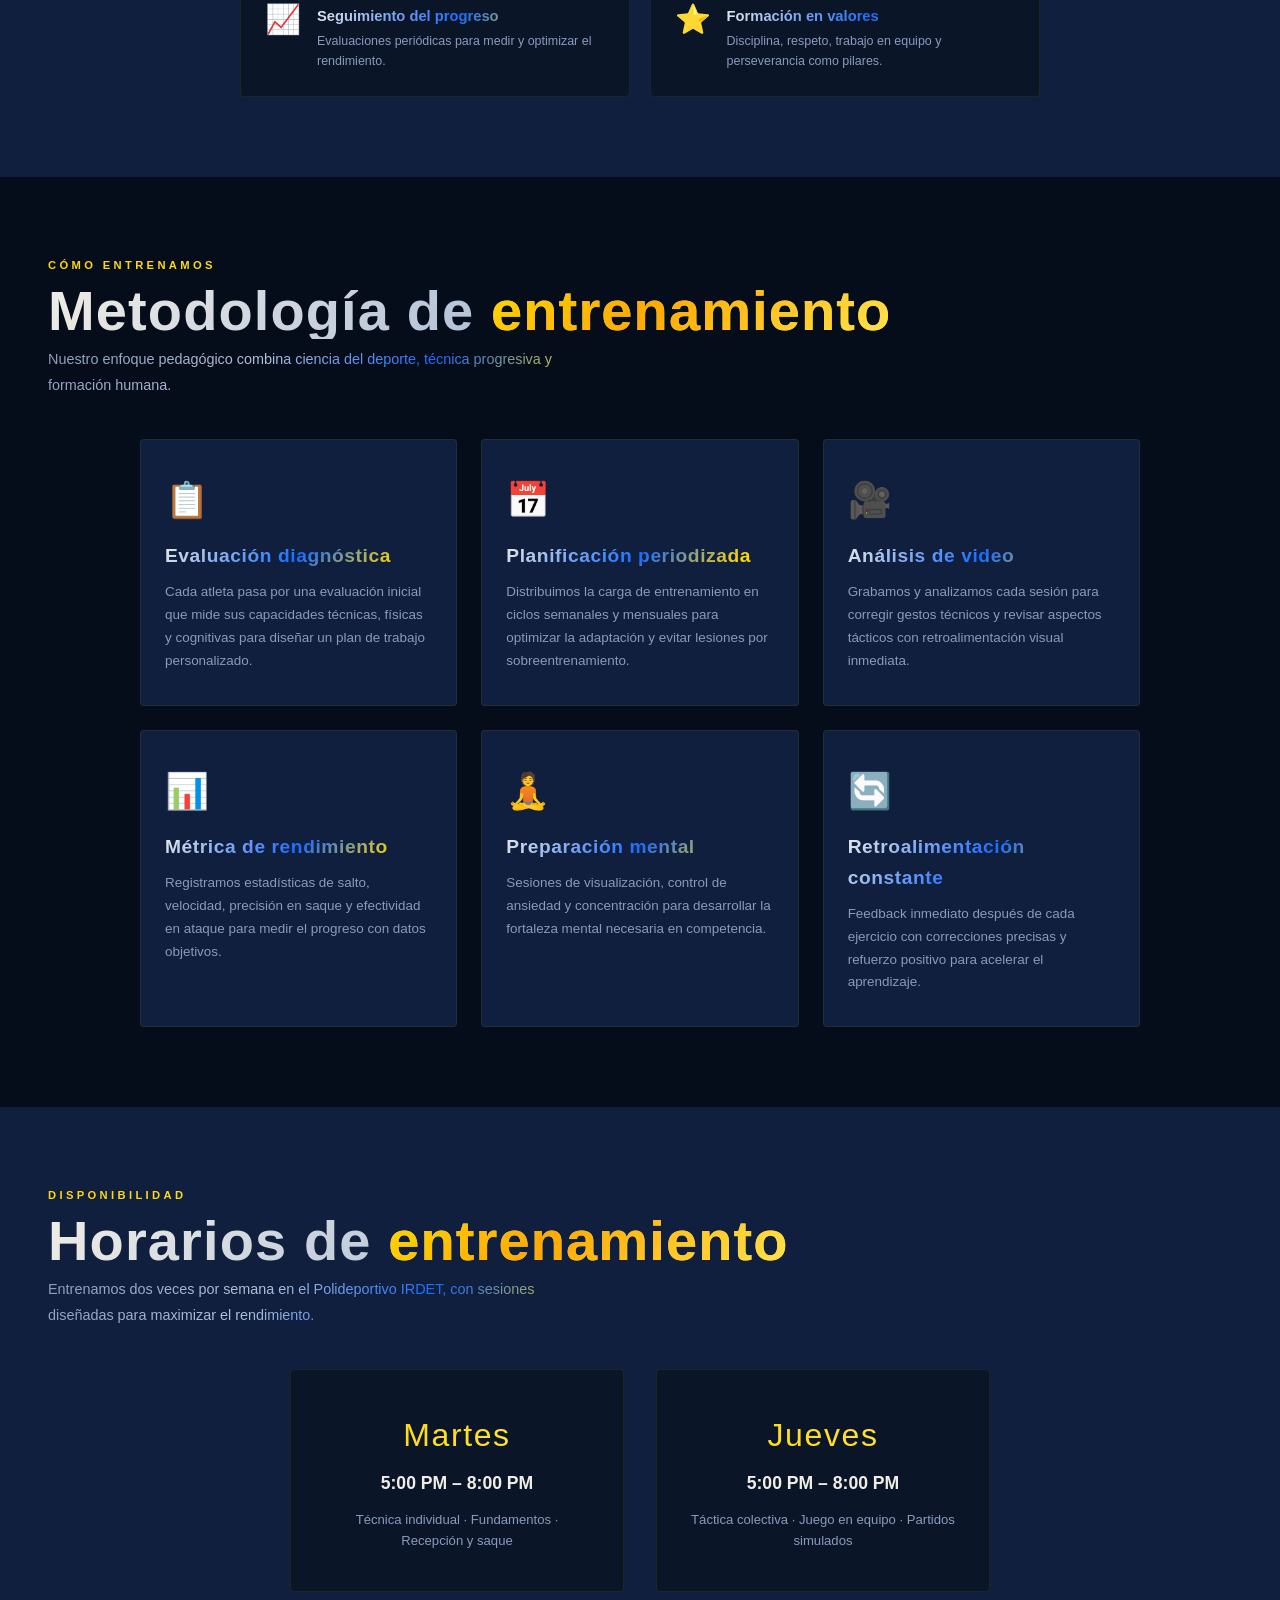
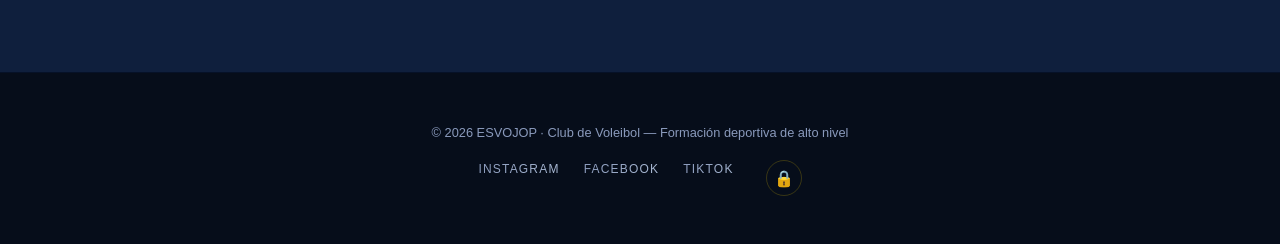
==== commit 5aa9153f: "Admin system: login/logout, delete buttons, admin-only controls, levels support" ====
--- a/index.html
+++ b/index.html
@@ -226,5 +226,28 @@
 </footer>
 
 <script src="js/main.js"></script>
+<script src="js/modules/add-content.js"></script>
+<script>
+AddContent.sectionCards('.prog-grid', [
+  { name: 'icon', type: 'text', label: 'Icono', placeholder: 'Ej: 🏐' },
+  { name: 'title', type: 'text', label: 'Título', placeholder: 'Ej: Técnica' },
+  { name: 'desc', type: 'textarea', label: 'Descripción', placeholder: 'Descripción...' }
+]);
+AddContent.sectionCards('.bene-grid', [
+  { name: 'icon', type: 'text', label: 'Icono', placeholder: 'Ej: ⭐' },
+  { name: 'title', type: 'text', label: 'Beneficio', placeholder: 'Ej: Entrenamiento personalizado' },
+  { name: 'desc', type: 'textarea', label: 'Descripción', placeholder: 'Descripción...' }
+]);
+AddContent.sectionCards('.met-grid', [
+  { name: 'icon', type: 'text', label: 'Icono', placeholder: 'Ej: 📋' },
+  { name: 'title', type: 'text', label: 'Título', placeholder: 'Ej: Evaluación diagnóstica' },
+  { name: 'desc', type: 'textarea', label: 'Descripción', placeholder: 'Descripción...' }
+]);
+AddContent.sectionCards('.levels-grid', [
+  { name: 'icon', type: 'text', label: 'Icono', placeholder: 'Ej: 🏆' },
+  { name: 'title', type: 'text', label: 'Nombre etapa', placeholder: 'Ej: Nueva etapa' },
+  { name: 'desc', type: 'textarea', label: 'Descripción', placeholder: 'Descripción...' }
+]);
+</script>
 </body>
 </html>
--- a/css/style.css
+++ b/css/style.css
@@ -718,6 +718,7 @@
   border: 1px solid rgba(255, 215, 0, 0.08);
   text-align: center;
   transition: all 0.4s;
+  position: relative;
 }
 
 .prog-item:hover {
@@ -765,6 +766,7 @@
   border-radius: var(--radius);
   border: 1px solid rgba(255, 215, 0, 0.08);
   transition: all 0.4s;
+  position: relative;
 }
 
 .bene-item:hover {
@@ -1559,8 +1561,8 @@
   padding: 2rem 1.5rem;
   border-radius: var(--radius);
   border: 1px solid rgba(255, 215, 0, 0.08);
-  text-align: center;
   transition: all 0.4s;
+  position: relative;
 }
 .com-card:hover {
   transform: translateY(-5px);
@@ -1696,6 +1698,139 @@
   .steps-grid { grid-template-columns: 1fr; }
 }
 
+/* ═══════════════════════════════════════════
+   ADD CONTENT
+   ═══════════════════════════════════════════ */
+.add-content-btn {
+  position: absolute; top: 1rem; right: 1rem;
+  width: 48px; height: 48px; border-radius: 50%;
+  background: var(--surface);
+  border: 2px solid var(--yellow);
+  color: var(--yellow);
+  font-size: 1.8rem; line-height: 1;
+  cursor: pointer; z-index: 5;
+  display: flex; align-items: center; justify-content: center;
+  transition: all 0.3s;
+  box-shadow: 0 0 20px rgba(255,215,0,0.1);
+}
+.add-content-btn:hover {
+  background: var(--yellow);
+  color: var(--bg);
+  box-shadow: 0 0 35px rgba(255,215,0,0.3);
+  transform: scale(1.1);
+}
+.add-content-btn span { margin-top: -2px; }
+
+/* ── Add Content Modal ── */
+.ac-modal {
+  position: fixed; inset: 0; z-index: 9999;
+  background: rgba(6,13,26,0.85);
+  display: flex; align-items: center; justify-content: center;
+  padding: 1rem;
+}
+.ac-modal-box {
+  background: var(--surface);
+  border: 2px solid var(--yellow);
+  border-radius: var(--radius);
+  padding: 2.5rem;
+  max-width: 480px; width: 100%;
+  position: relative;
+  box-shadow: 0 0 60px rgba(255,215,0,0.1);
+}
+.ac-modal-close {
+  position: absolute; top: 0.5rem; right: 1rem;
+  background: none; border: none;
+  font-size: 2rem; color: var(--gray); cursor: pointer;
+  transition: color 0.3s;
+}
+.ac-modal-close:hover { color: var(--yellow); }
+.ac-title {
+  font-family: var(--font-display);
+  font-size: 1.8rem; margin: 0 0 1.5rem;
+  background: linear-gradient(135deg, var(--white), var(--yellow));
+  -webkit-background-clip: text;
+  -webkit-text-fill-color: transparent;
+  background-clip: text;
+}
+.ac-form { display: flex; flex-direction: column; gap: 1rem; }
+.ac-form label {
+  display: flex; flex-direction: column; gap: 0.3rem;
+  font-size: 0.85rem; color: var(--gray-light);
+}
+.ac-form input,
+.ac-form textarea {
+  background: var(--bg);
+  border: 1px solid rgba(255,215,0,0.2);
+  border-radius: 4px;
+  padding: 0.6rem 0.8rem;
+  color: var(--white);
+  font-family: var(--font-body);
+  font-size: 0.95rem;
+  transition: border-color 0.3s;
+}
+.ac-form input:focus,
+.ac-form textarea:focus {
+  outline: none; border-color: var(--yellow);
+}
+.ac-form textarea { resize: vertical; min-height: 80px; }
+.ac-form .btn { align-self: flex-start; }
+.ac-error { margin: 0; }
+
+/* ── Admin: hidden by default, shown in admin mode ── */
+.admin-only { display: none !important; }
+.admin-mode .admin-only { display: flex !important; }
+.admin-mode .admin-only.inline { display: inline-flex !important; }
+
+/* ── Admin toggle button (footer) ── */
+.admin-toggle {
+  background: none; border: 1px solid rgba(255,215,0,0.2);
+  border-radius: 50%; width: 36px; height: 36px;
+  font-size: 1rem; cursor: pointer;
+  display: inline-flex; align-items: center; justify-content: center;
+  transition: all 0.3s; margin-left: 0.5rem;
+  color: var(--gray);
+}
+.admin-toggle:hover {
+  border-color: var(--yellow);
+  background: rgba(255,215,0,0.1);
+  color: var(--yellow);
+}
+
+/* ── Delete button on items ── */
+.delete-btn {
+  position: absolute; top: 0.5rem; right: 0.5rem;
+  width: 28px; height: 28px; border-radius: 50%;
+  background: rgba(255,0,0,0.7); border: none;
+  color: #fff; font-size: 1.2rem; line-height: 1;
+  cursor: pointer; z-index: 10;
+  display: none; align-items: center; justify-content: center;
+  transition: all 0.3s;
+}
+.admin-mode .gallery-item .delete-btn,
+.admin-mode .extra-card .delete-btn,
+.admin-mode .prog-item .delete-btn,
+.admin-mode .bene-item .delete-btn,
+.admin-mode .met-item .delete-btn,
+.admin-mode .com-card .delete-btn,
+.admin-mode .level-card .delete-btn,
+.admin-mode .custom-card .delete-btn {
+  display: flex;
+}
+.delete-btn:hover {
+  background: rgba(255,0,0,0.9);
+  transform: scale(1.15);
+}
+.gallery-item:hover .delete-btn,
+.extra-card:hover .delete-btn,
+.prog-item:hover .delete-btn,
+.bene-item:hover .delete-btn,
+.met-item:hover .delete-btn,
+.com-card:hover .delete-btn,
+.level-card:hover .delete-btn,
+.custom-card:hover .delete-btn {
+  display: flex;
+}
+
 /* ── Scrollbar ── */
 ::-webkit-scrollbar { width: 6px; }
 ::-webkit-scrollbar-track { background: var(--bg); }
